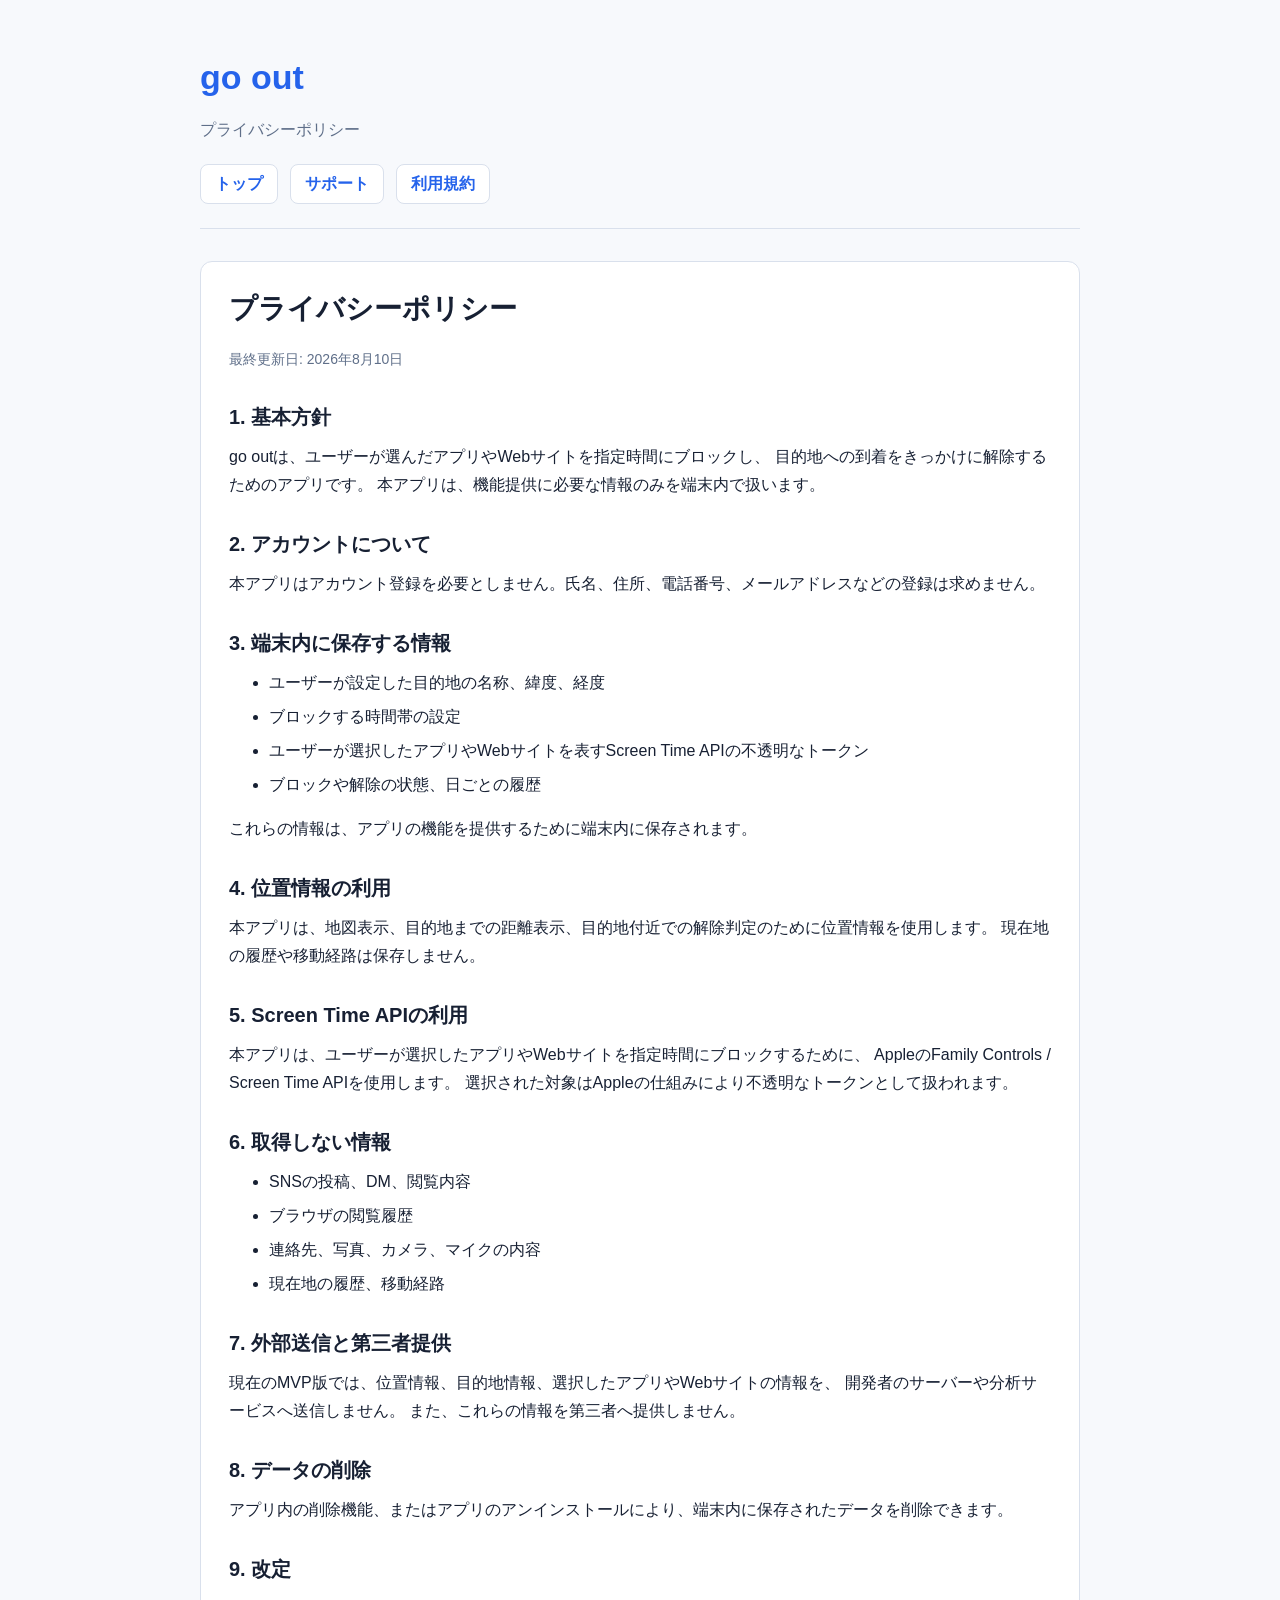
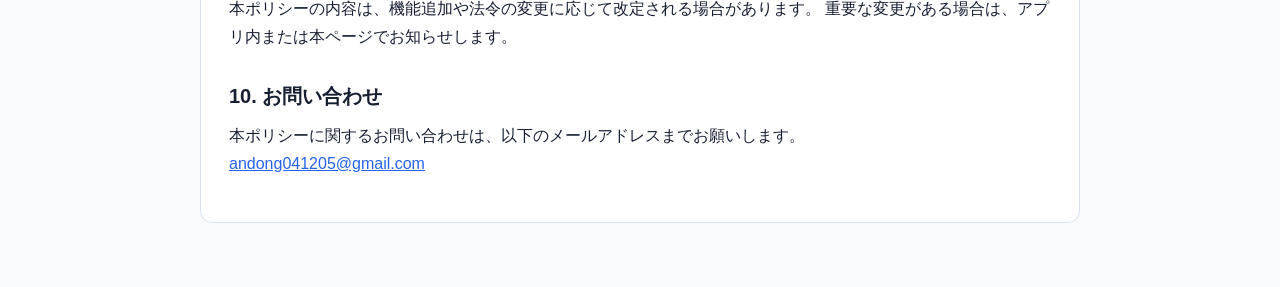
==== privacy.html @ 5a655b72 "Add files via upload" ====
<!doctype html>
<html lang="ja">
  <head>
    <meta charset="utf-8">
    <meta name="viewport" content="width=device-width, initial-scale=1">
    <title>プライバシーポリシー - go out</title>
    <link rel="stylesheet" href="styles.css">
  </head>
  <body>
    <div class="page">
      <header>
        <p class="brand">go out</p>
        <p class="lead">プライバシーポリシー</p>
        <nav aria-label="公開ページ">
          <a href="index.html">トップ</a>
          <a href="support.html">サポート</a>
          <a href="terms.html">利用規約</a>
        </nav>
      </header>

      <main>
        <h1>プライバシーポリシー</h1>
        <p class="updated">最終更新日: 2026年8月10日</p>

        <h2>1. 基本方針</h2>
        <p>
          go outは、ユーザーが選んだアプリやWebサイトを指定時間にブロックし、
          目的地への到着をきっかけに解除するためのアプリです。
          本アプリは、機能提供に必要な情報のみを端末内で扱います。
        </p>

        <h2>2. アカウントについて</h2>
        <p>
          本アプリはアカウント登録を必要としません。氏名、住所、電話番号、メールアドレスなどの登録は求めません。
        </p>

        <h2>3. 端末内に保存する情報</h2>
        <ul>
          <li>ユーザーが設定した目的地の名称、緯度、経度</li>
          <li>ブロックする時間帯の設定</li>
          <li>ユーザーが選択したアプリやWebサイトを表すScreen Time APIの不透明なトークン</li>
          <li>ブロックや解除の状態、日ごとの履歴</li>
        </ul>
        <p>
          これらの情報は、アプリの機能を提供するために端末内に保存されます。
        </p>

        <h2>4. 位置情報の利用</h2>
        <p>
          本アプリは、地図表示、目的地までの距離表示、目的地付近での解除判定のために位置情報を使用します。
          現在地の履歴や移動経路は保存しません。
        </p>

        <h2>5. Screen Time APIの利用</h2>
        <p>
          本アプリは、ユーザーが選択したアプリやWebサイトを指定時間にブロックするために、
          AppleのFamily Controls / Screen Time APIを使用します。
          選択された対象はAppleの仕組みにより不透明なトークンとして扱われます。
        </p>

        <h2>6. 取得しない情報</h2>
        <ul>
          <li>SNSの投稿、DM、閲覧内容</li>
          <li>ブラウザの閲覧履歴</li>
          <li>連絡先、写真、カメラ、マイクの内容</li>
          <li>現在地の履歴、移動経路</li>
        </ul>

        <h2>7. 外部送信と第三者提供</h2>
        <p>
          現在のMVP版では、位置情報、目的地情報、選択したアプリやWebサイトの情報を、
          開発者のサーバーや分析サービスへ送信しません。
          また、これらの情報を第三者へ提供しません。
        </p>

        <h2>8. データの削除</h2>
        <p>
          アプリ内の削除機能、またはアプリのアンインストールにより、端末内に保存されたデータを削除できます。
        </p>

        <h2>9. 改定</h2>
        <p>
          本ポリシーの内容は、機能追加や法令の変更に応じて改定される場合があります。
          重要な変更がある場合は、アプリ内または本ページでお知らせします。
        </p>

        <h2>10. お問い合わせ</h2>
        <p>
          本ポリシーに関するお問い合わせは、以下のメールアドレスまでお願いします。
          <br>
          <a href="mailto:andong041205@gmail.com">andong041205@gmail.com</a>
        </p>
      </main>
    </div>
  </body>
</html>
---- styles.css ----
:root {
  color-scheme: light;
  --bg: #f7f9fc;
  --text: #172033;
  --muted: #5f6f89;
  --line: #d9e0ec;
  --primary: #2563eb;
  --card: #ffffff;
}

* {
  box-sizing: border-box;
}

body {
  margin: 0;
  background: var(--bg);
  color: var(--text);
  font-family: -apple-system, BlinkMacSystemFont, "Helvetica Neue", Arial, sans-serif;
  line-height: 1.75;
}

.page {
  width: min(880px, calc(100% - 32px));
  margin: 0 auto;
  padding: 48px 0 64px;
}

header {
  padding-bottom: 24px;
  border-bottom: 1px solid var(--line);
  margin-bottom: 32px;
}

.brand {
  color: var(--primary);
  font-size: 34px;
  font-weight: 800;
  letter-spacing: 0;
  margin: 0 0 8px;
}

.lead {
  margin: 0;
  color: var(--muted);
}

nav {
  display: flex;
  gap: 12px;
  flex-wrap: wrap;
  margin-top: 20px;
}

a {
  color: var(--primary);
}

nav a {
  display: inline-flex;
  align-items: center;
  min-height: 40px;
  padding: 0 14px;
  border: 1px solid var(--line);
  border-radius: 8px;
  background: var(--card);
  text-decoration: none;
  font-weight: 600;
}

main {
  background: var(--card);
  border: 1px solid var(--line);
  border-radius: 12px;
  padding: 28px;
}

h1,
h2 {
  line-height: 1.35;
  letter-spacing: 0;
}

h1 {
  font-size: 28px;
  margin: 0 0 20px;
}

h2 {
  font-size: 20px;
  margin: 32px 0 12px;
}

p,
ul {
  margin: 0 0 16px;
}

li + li {
  margin-top: 6px;
}

.updated {
  color: var(--muted);
  font-size: 14px;
}

footer {
  color: var(--muted);
  font-size: 14px;
  margin-top: 28px;
}

@media (max-width: 640px) {
  .page {
    width: min(100% - 24px, 880px);
    padding-top: 28px;
  }

  main {
    padding: 20px;
  }

  .brand {
    font-size: 30px;
  }
}
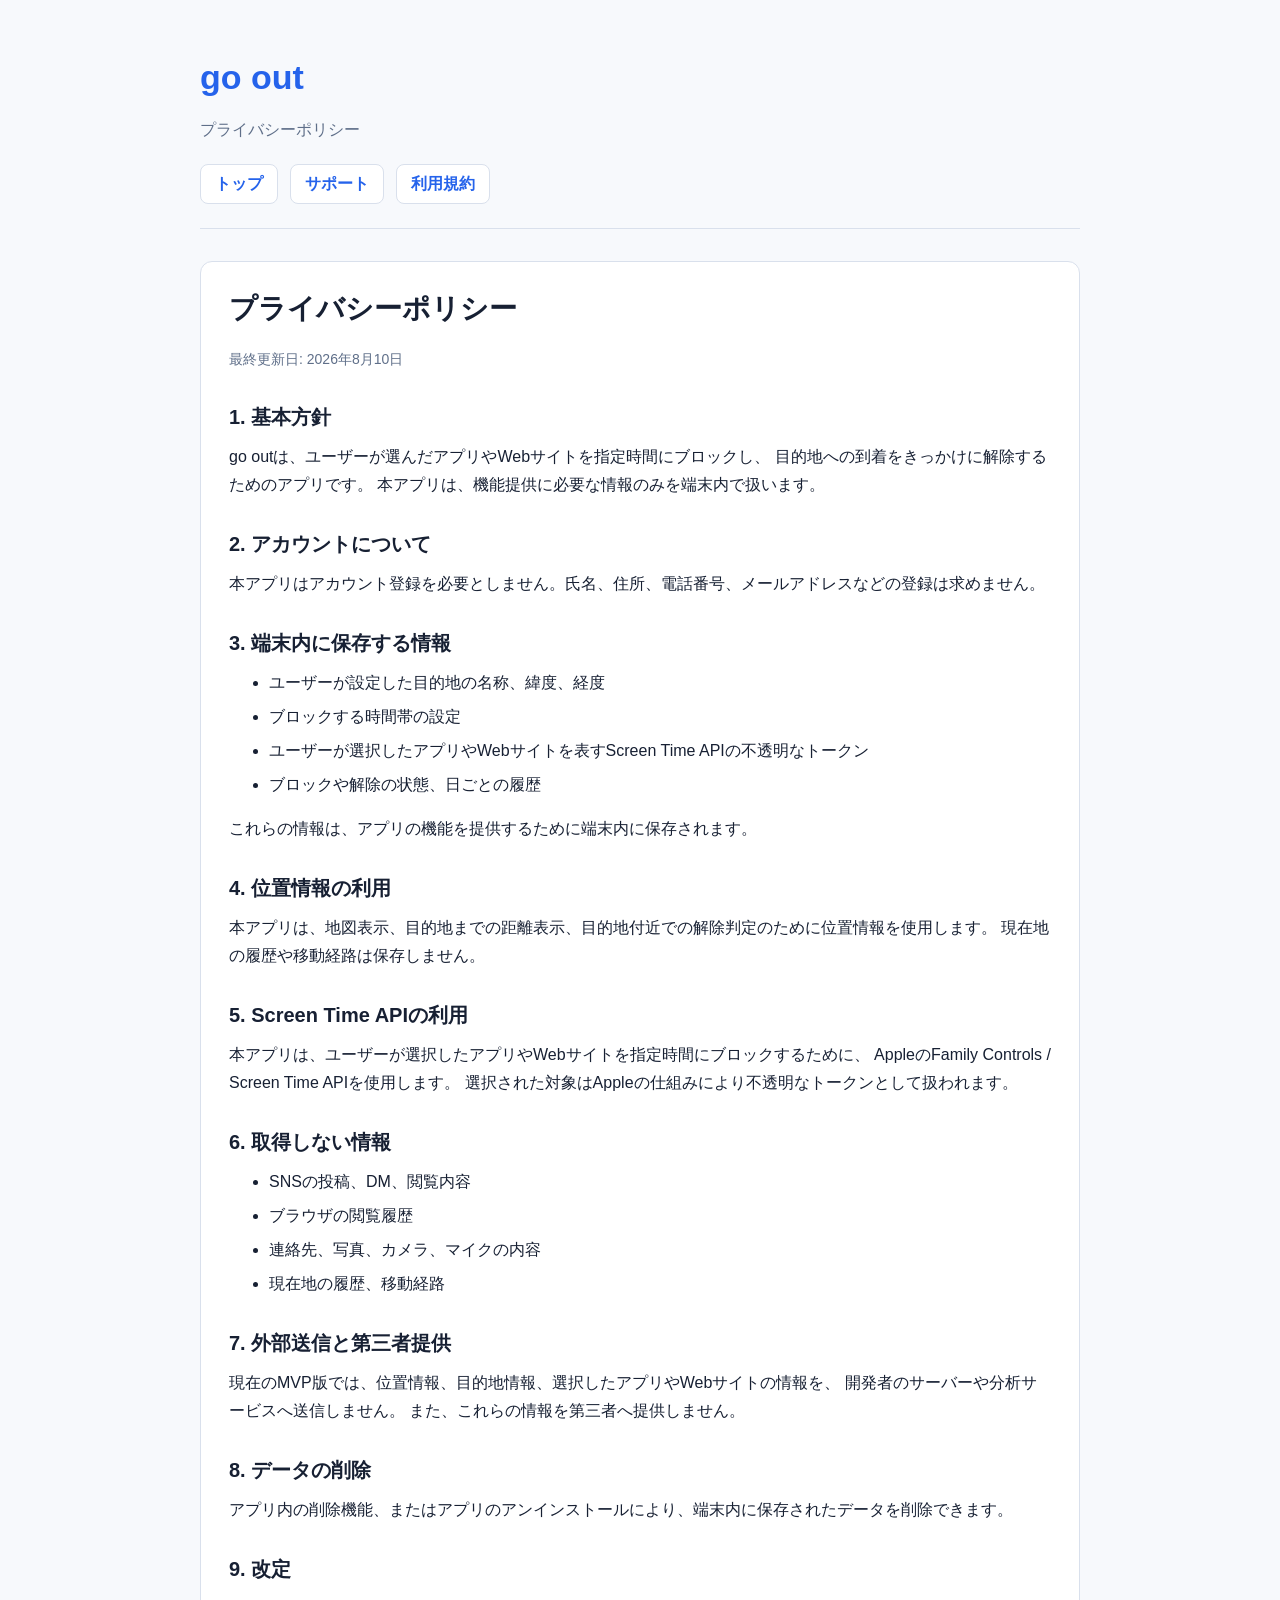
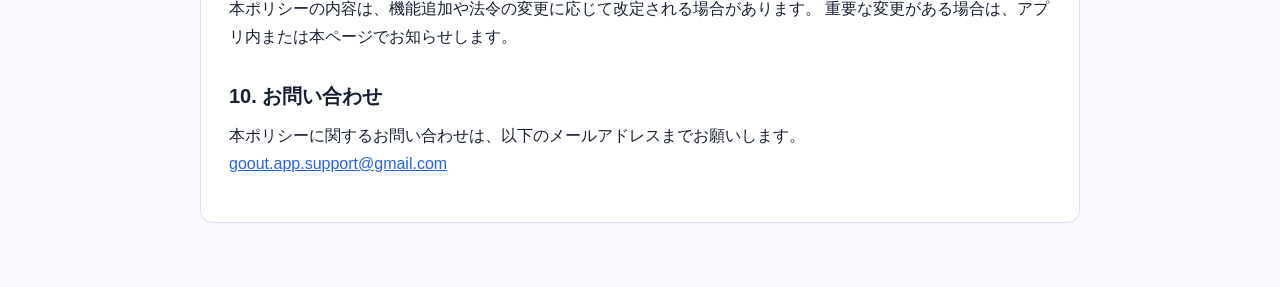
==== commit 8e29033c: "Add files via upload" ====
--- a/privacy.html
+++ b/privacy.html
@@ -88,7 +88,7 @@
         <p>
           本ポリシーに関するお問い合わせは、以下のメールアドレスまでお願いします。
           <br>
-          <a href="mailto:andong041205@gmail.com">andong041205@gmail.com</a>
+          <a href="mailto:goout.app.support@gmail.com">goout.app.support@gmail.com</a>
         </p>
       </main>
     </div>
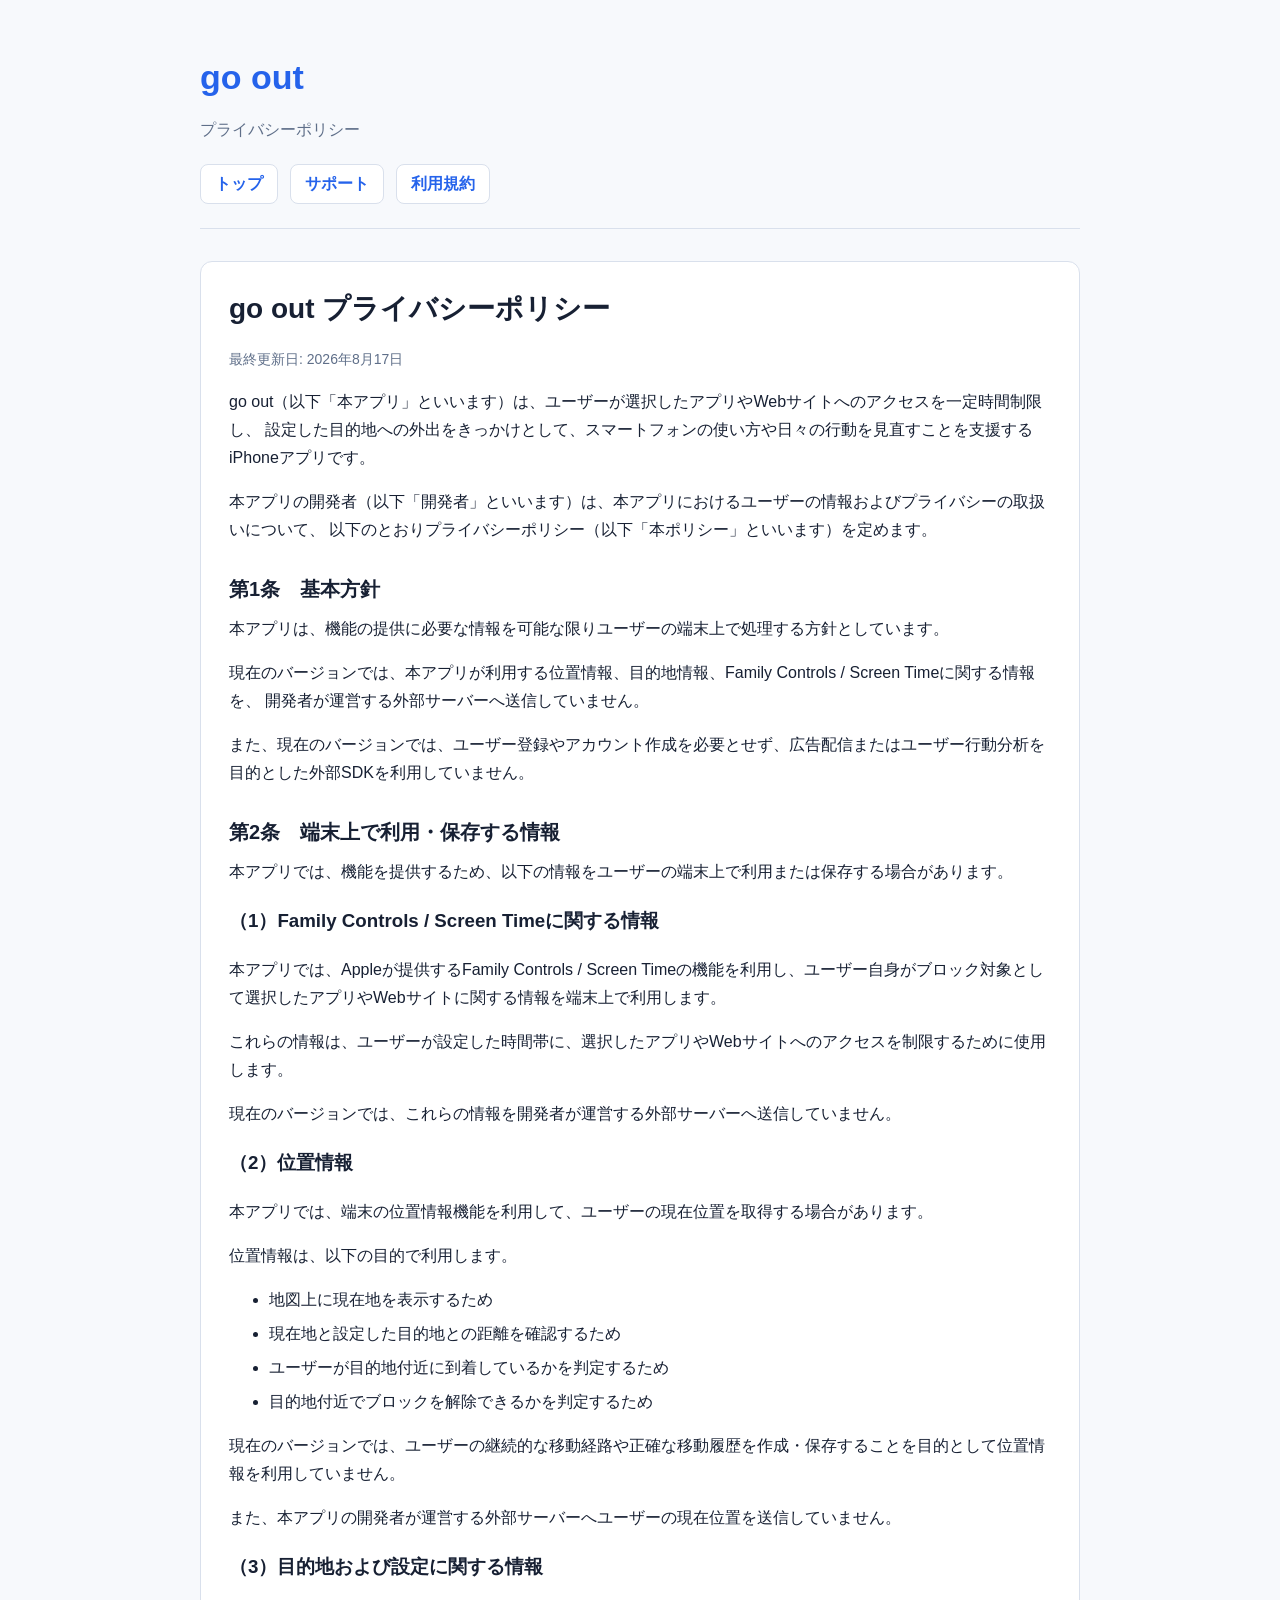
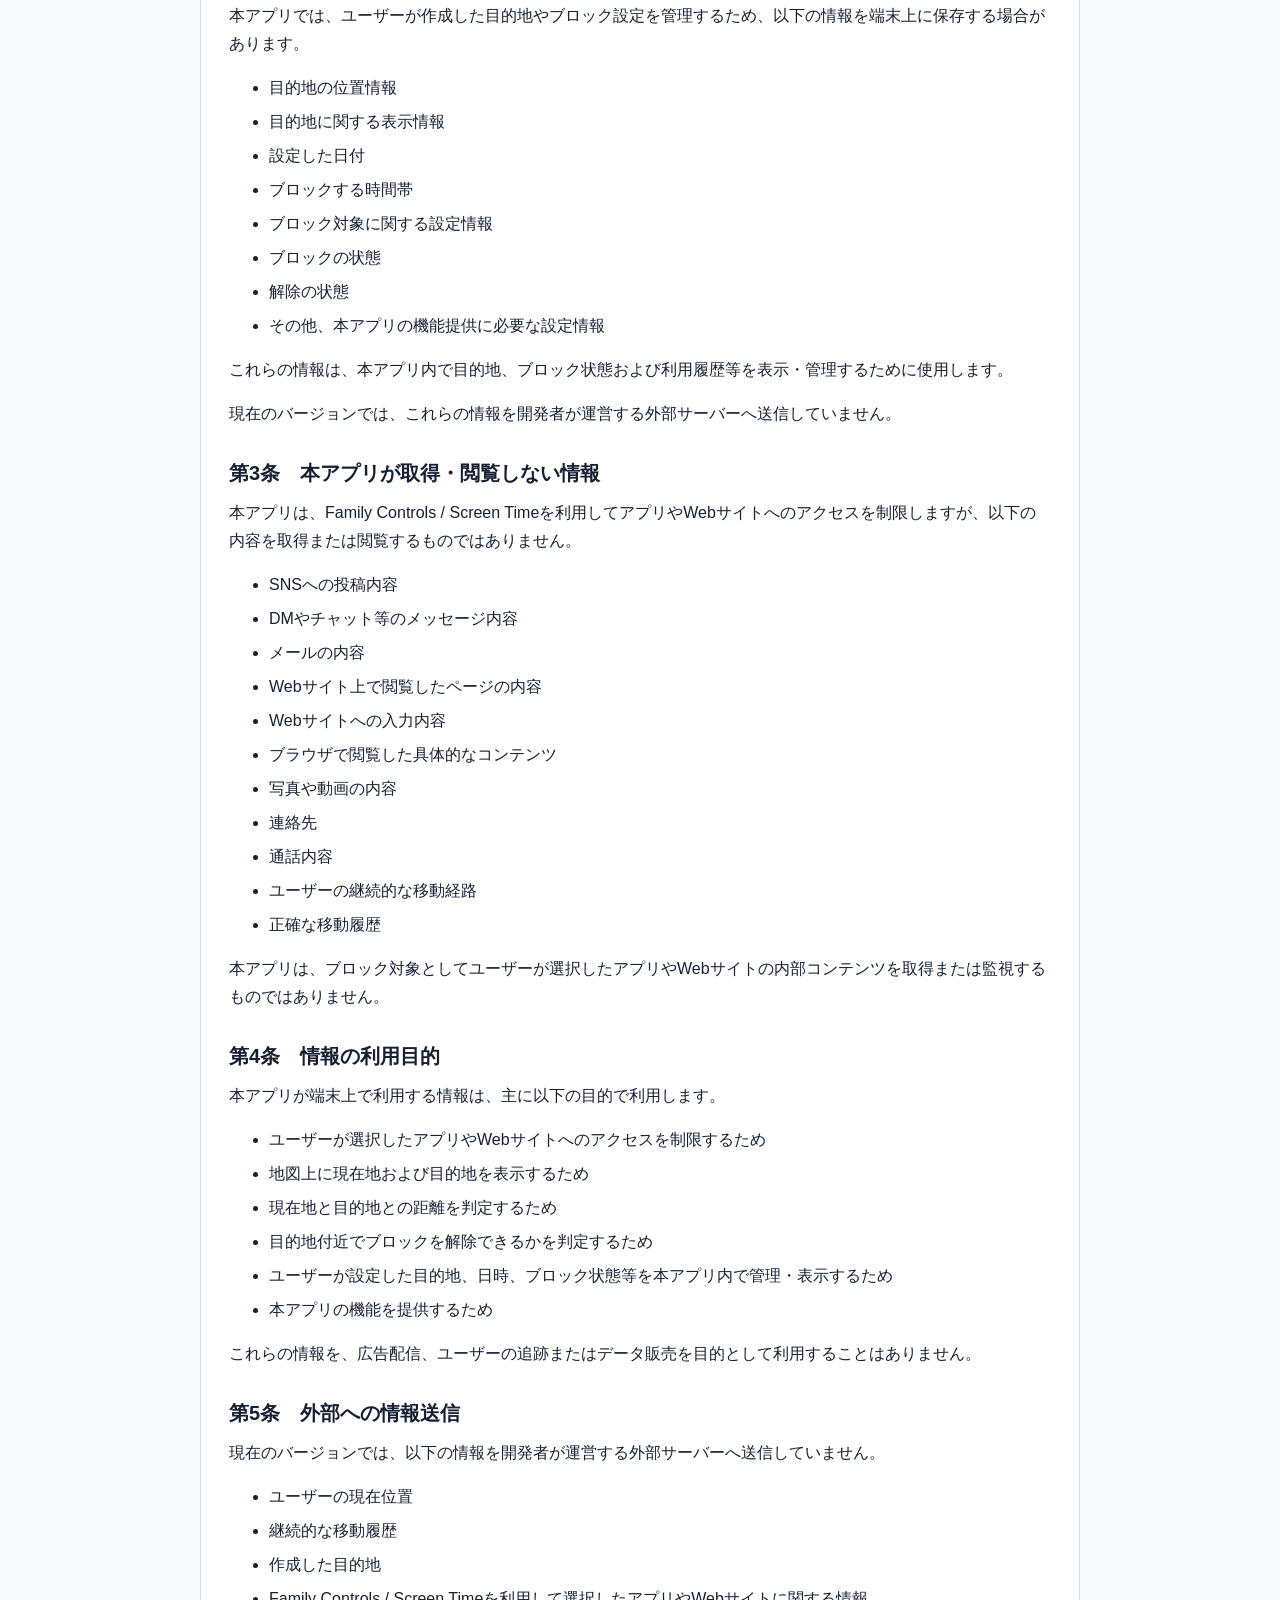
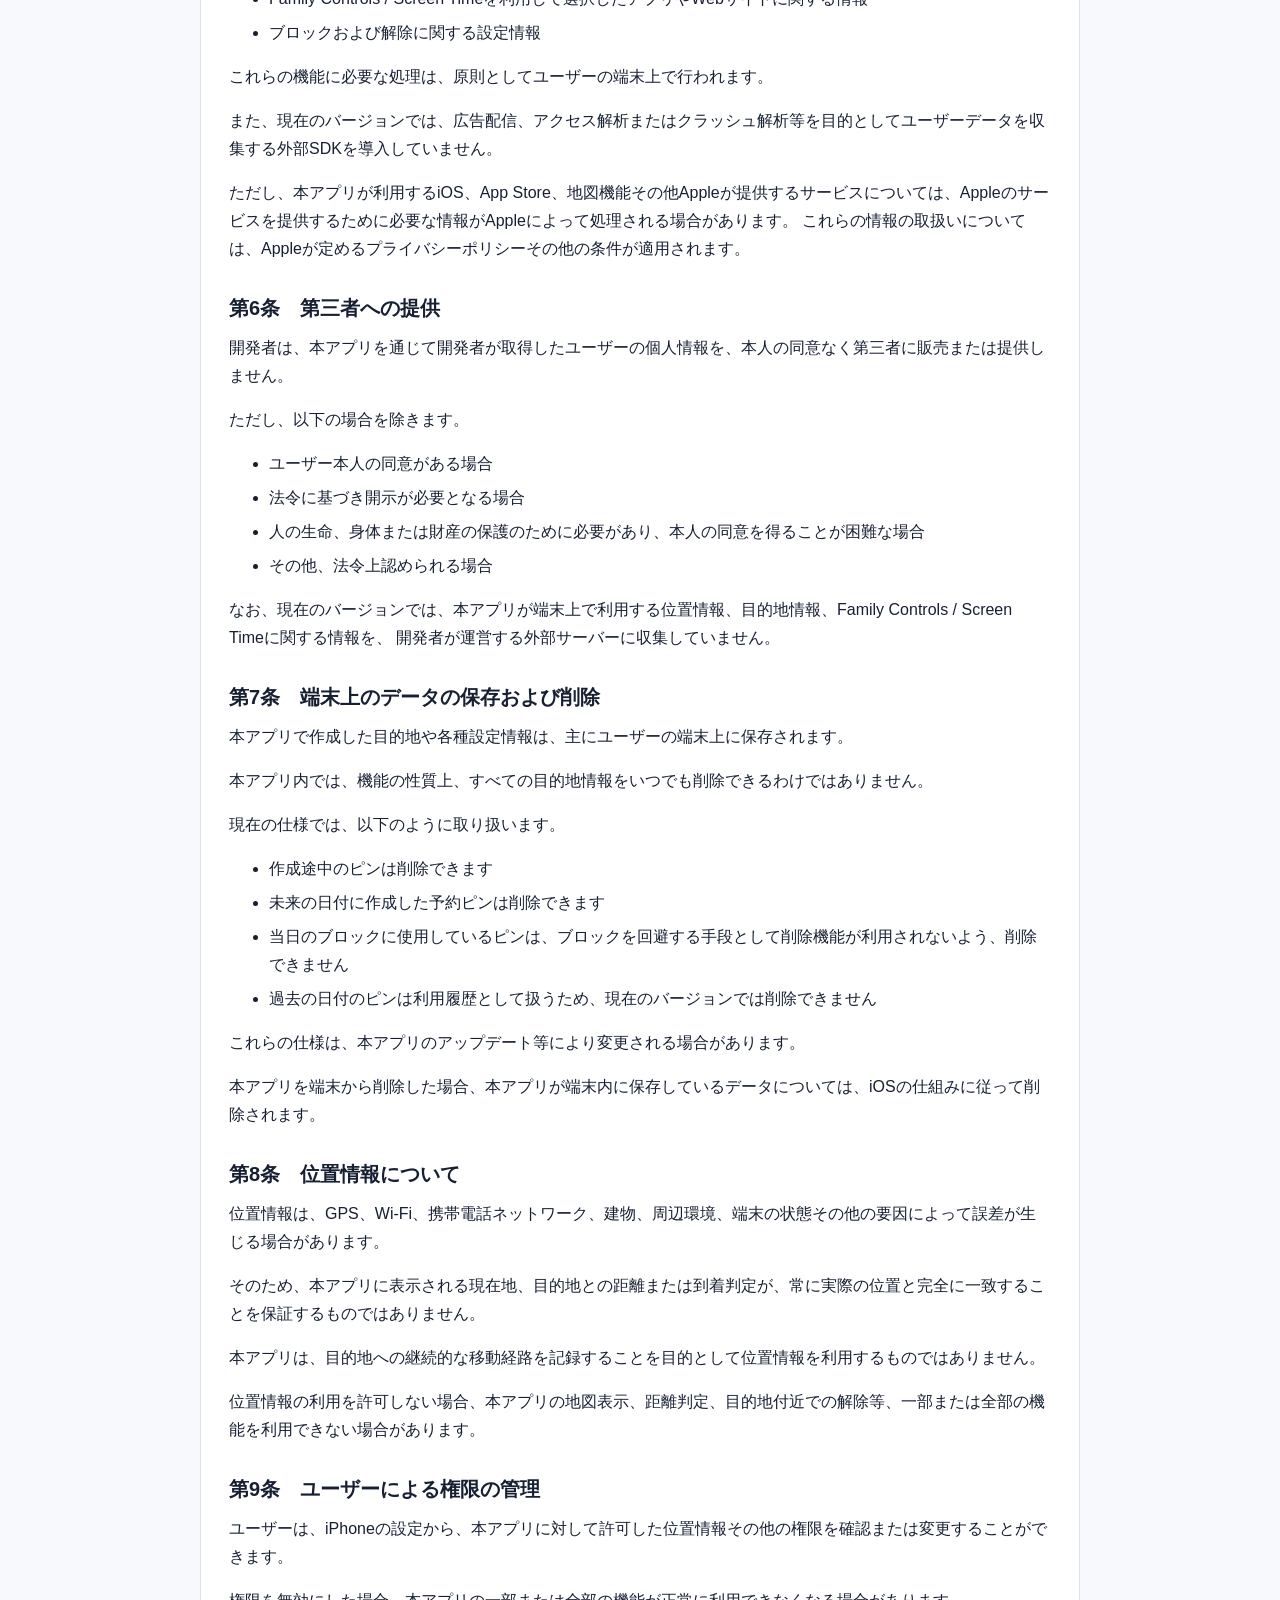
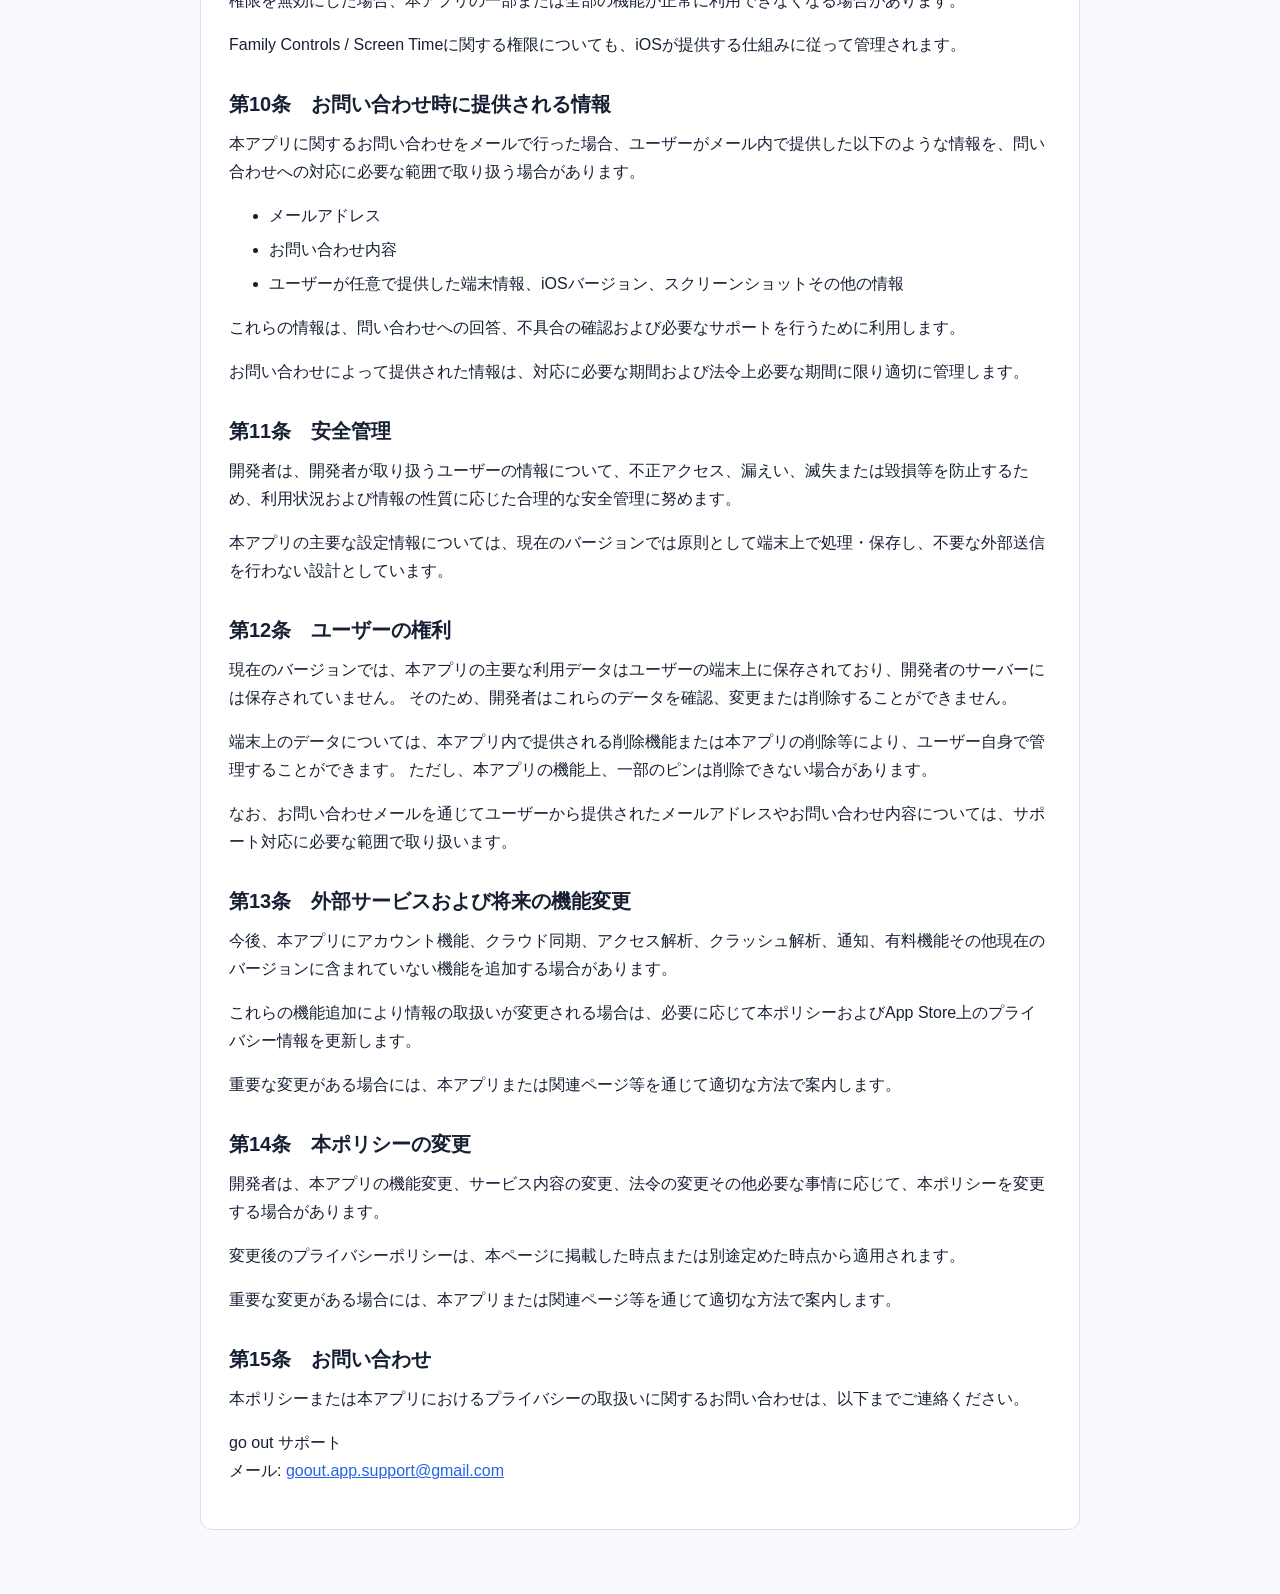
==== commit e84e402f: "Add files via upload" ====
--- a/privacy.html
+++ b/privacy.html
@@ -19,76 +19,278 @@
       </header>
 
       <main>
-        <h1>プライバシーポリシー</h1>
-        <p class="updated">最終更新日: 2026年8月10日</p>
-
-        <h2>1. 基本方針</h2>
-        <p>
-          go outは、ユーザーが選んだアプリやWebサイトを指定時間にブロックし、
-          目的地への到着をきっかけに解除するためのアプリです。
-          本アプリは、機能提供に必要な情報のみを端末内で扱います。
-        </p>
-
-        <h2>2. アカウントについて</h2>
-        <p>
-          本アプリはアカウント登録を必要としません。氏名、住所、電話番号、メールアドレスなどの登録は求めません。
-        </p>
-
-        <h2>3. 端末内に保存する情報</h2>
-        <ul>
-          <li>ユーザーが設定した目的地の名称、緯度、経度</li>
-          <li>ブロックする時間帯の設定</li>
-          <li>ユーザーが選択したアプリやWebサイトを表すScreen Time APIの不透明なトークン</li>
-          <li>ブロックや解除の状態、日ごとの履歴</li>
-        </ul>
-        <p>
-          これらの情報は、アプリの機能を提供するために端末内に保存されます。
-        </p>
-
-        <h2>4. 位置情報の利用</h2>
-        <p>
-          本アプリは、地図表示、目的地までの距離表示、目的地付近での解除判定のために位置情報を使用します。
-          現在地の履歴や移動経路は保存しません。
-        </p>
-
-        <h2>5. Screen Time APIの利用</h2>
-        <p>
-          本アプリは、ユーザーが選択したアプリやWebサイトを指定時間にブロックするために、
-          AppleのFamily Controls / Screen Time APIを使用します。
-          選択された対象はAppleの仕組みにより不透明なトークンとして扱われます。
-        </p>
-
-        <h2>6. 取得しない情報</h2>
-        <ul>
-          <li>SNSの投稿、DM、閲覧内容</li>
-          <li>ブラウザの閲覧履歴</li>
-          <li>連絡先、写真、カメラ、マイクの内容</li>
-          <li>現在地の履歴、移動経路</li>
-        </ul>
-
-        <h2>7. 外部送信と第三者提供</h2>
-        <p>
-          現在のMVP版では、位置情報、目的地情報、選択したアプリやWebサイトの情報を、
-          開発者のサーバーや分析サービスへ送信しません。
-          また、これらの情報を第三者へ提供しません。
-        </p>
-
-        <h2>8. データの削除</h2>
-        <p>
-          アプリ内の削除機能、またはアプリのアンインストールにより、端末内に保存されたデータを削除できます。
-        </p>
-
-        <h2>9. 改定</h2>
-        <p>
-          本ポリシーの内容は、機能追加や法令の変更に応じて改定される場合があります。
-          重要な変更がある場合は、アプリ内または本ページでお知らせします。
-        </p>
-
-        <h2>10. お問い合わせ</h2>
-        <p>
-          本ポリシーに関するお問い合わせは、以下のメールアドレスまでお願いします。
-          <br>
-          <a href="mailto:goout.app.support@gmail.com">goout.app.support@gmail.com</a>
+        <h1>go out プライバシーポリシー</h1>
+        <p class="updated">最終更新日: 2026年8月17日</p>
+
+        <p>
+          go out（以下「本アプリ」といいます）は、ユーザーが選択したアプリやWebサイトへのアクセスを一定時間制限し、
+          設定した目的地への外出をきっかけとして、スマートフォンの使い方や日々の行動を見直すことを支援するiPhoneアプリです。
+        </p>
+        <p>
+          本アプリの開発者（以下「開発者」といいます）は、本アプリにおけるユーザーの情報およびプライバシーの取扱いについて、
+          以下のとおりプライバシーポリシー（以下「本ポリシー」といいます）を定めます。
+        </p>
+
+        <h2>第1条　基本方針</h2>
+        <p>
+          本アプリは、機能の提供に必要な情報を可能な限りユーザーの端末上で処理する方針としています。
+        </p>
+        <p>
+          現在のバージョンでは、本アプリが利用する位置情報、目的地情報、Family Controls / Screen Timeに関する情報を、
+          開発者が運営する外部サーバーへ送信していません。
+        </p>
+        <p>
+          また、現在のバージョンでは、ユーザー登録やアカウント作成を必要とせず、広告配信またはユーザー行動分析を目的とした外部SDKを利用していません。
+        </p>
+
+        <h2>第2条　端末上で利用・保存する情報</h2>
+        <p>
+          本アプリでは、機能を提供するため、以下の情報をユーザーの端末上で利用または保存する場合があります。
+        </p>
+
+        <h3>（1）Family Controls / Screen Timeに関する情報</h3>
+        <p>
+          本アプリでは、Appleが提供するFamily Controls / Screen Timeの機能を利用し、ユーザー自身がブロック対象として選択したアプリやWebサイトに関する情報を端末上で利用します。
+        </p>
+        <p>
+          これらの情報は、ユーザーが設定した時間帯に、選択したアプリやWebサイトへのアクセスを制限するために使用します。
+        </p>
+        <p>
+          現在のバージョンでは、これらの情報を開発者が運営する外部サーバーへ送信していません。
+        </p>
+
+        <h3>（2）位置情報</h3>
+        <p>
+          本アプリでは、端末の位置情報機能を利用して、ユーザーの現在位置を取得する場合があります。
+        </p>
+        <p>
+          位置情報は、以下の目的で利用します。
+        </p>
+        <ul>
+          <li>地図上に現在地を表示するため</li>
+          <li>現在地と設定した目的地との距離を確認するため</li>
+          <li>ユーザーが目的地付近に到着しているかを判定するため</li>
+          <li>目的地付近でブロックを解除できるかを判定するため</li>
+        </ul>
+        <p>
+          現在のバージョンでは、ユーザーの継続的な移動経路や正確な移動履歴を作成・保存することを目的として位置情報を利用していません。
+        </p>
+        <p>
+          また、本アプリの開発者が運営する外部サーバーへユーザーの現在位置を送信していません。
+        </p>
+
+        <h3>（3）目的地および設定に関する情報</h3>
+        <p>
+          本アプリでは、ユーザーが作成した目的地やブロック設定を管理するため、以下の情報を端末上に保存する場合があります。
+        </p>
+        <ul>
+          <li>目的地の位置情報</li>
+          <li>目的地に関する表示情報</li>
+          <li>設定した日付</li>
+          <li>ブロックする時間帯</li>
+          <li>ブロック対象に関する設定情報</li>
+          <li>ブロックの状態</li>
+          <li>解除の状態</li>
+          <li>その他、本アプリの機能提供に必要な設定情報</li>
+        </ul>
+        <p>
+          これらの情報は、本アプリ内で目的地、ブロック状態および利用履歴等を表示・管理するために使用します。
+        </p>
+        <p>
+          現在のバージョンでは、これらの情報を開発者が運営する外部サーバーへ送信していません。
+        </p>
+
+        <h2>第3条　本アプリが取得・閲覧しない情報</h2>
+        <p>
+          本アプリは、Family Controls / Screen Timeを利用してアプリやWebサイトへのアクセスを制限しますが、以下の内容を取得または閲覧するものではありません。
+        </p>
+        <ul>
+          <li>SNSへの投稿内容</li>
+          <li>DMやチャット等のメッセージ内容</li>
+          <li>メールの内容</li>
+          <li>Webサイト上で閲覧したページの内容</li>
+          <li>Webサイトへの入力内容</li>
+          <li>ブラウザで閲覧した具体的なコンテンツ</li>
+          <li>写真や動画の内容</li>
+          <li>連絡先</li>
+          <li>通話内容</li>
+          <li>ユーザーの継続的な移動経路</li>
+          <li>正確な移動履歴</li>
+        </ul>
+        <p>
+          本アプリは、ブロック対象としてユーザーが選択したアプリやWebサイトの内部コンテンツを取得または監視するものではありません。
+        </p>
+
+        <h2>第4条　情報の利用目的</h2>
+        <p>
+          本アプリが端末上で利用する情報は、主に以下の目的で利用します。
+        </p>
+        <ul>
+          <li>ユーザーが選択したアプリやWebサイトへのアクセスを制限するため</li>
+          <li>地図上に現在地および目的地を表示するため</li>
+          <li>現在地と目的地との距離を判定するため</li>
+          <li>目的地付近でブロックを解除できるかを判定するため</li>
+          <li>ユーザーが設定した目的地、日時、ブロック状態等を本アプリ内で管理・表示するため</li>
+          <li>本アプリの機能を提供するため</li>
+        </ul>
+        <p>
+          これらの情報を、広告配信、ユーザーの追跡またはデータ販売を目的として利用することはありません。
+        </p>
+
+        <h2>第5条　外部への情報送信</h2>
+        <p>
+          現在のバージョンでは、以下の情報を開発者が運営する外部サーバーへ送信していません。
+        </p>
+        <ul>
+          <li>ユーザーの現在位置</li>
+          <li>継続的な移動履歴</li>
+          <li>作成した目的地</li>
+          <li>Family Controls / Screen Timeを利用して選択したアプリやWebサイトに関する情報</li>
+          <li>ブロックおよび解除に関する設定情報</li>
+        </ul>
+        <p>
+          これらの機能に必要な処理は、原則としてユーザーの端末上で行われます。
+        </p>
+        <p>
+          また、現在のバージョンでは、広告配信、アクセス解析またはクラッシュ解析等を目的としてユーザーデータを収集する外部SDKを導入していません。
+        </p>
+        <p>
+          ただし、本アプリが利用するiOS、App Store、地図機能その他Appleが提供するサービスについては、Appleのサービスを提供するために必要な情報がAppleによって処理される場合があります。
+          これらの情報の取扱いについては、Appleが定めるプライバシーポリシーその他の条件が適用されます。
+        </p>
+
+        <h2>第6条　第三者への提供</h2>
+        <p>
+          開発者は、本アプリを通じて開発者が取得したユーザーの個人情報を、本人の同意なく第三者に販売または提供しません。
+        </p>
+        <p>
+          ただし、以下の場合を除きます。
+        </p>
+        <ul>
+          <li>ユーザー本人の同意がある場合</li>
+          <li>法令に基づき開示が必要となる場合</li>
+          <li>人の生命、身体または財産の保護のために必要があり、本人の同意を得ることが困難な場合</li>
+          <li>その他、法令上認められる場合</li>
+        </ul>
+        <p>
+          なお、現在のバージョンでは、本アプリが端末上で利用する位置情報、目的地情報、Family Controls / Screen Timeに関する情報を、
+          開発者が運営する外部サーバーに収集していません。
+        </p>
+
+        <h2>第7条　端末上のデータの保存および削除</h2>
+        <p>
+          本アプリで作成した目的地や各種設定情報は、主にユーザーの端末上に保存されます。
+        </p>
+        <p>
+          本アプリ内では、機能の性質上、すべての目的地情報をいつでも削除できるわけではありません。
+        </p>
+        <p>
+          現在の仕様では、以下のように取り扱います。
+        </p>
+        <ul>
+          <li>作成途中のピンは削除できます</li>
+          <li>未来の日付に作成した予約ピンは削除できます</li>
+          <li>当日のブロックに使用しているピンは、ブロックを回避する手段として削除機能が利用されないよう、削除できません</li>
+          <li>過去の日付のピンは利用履歴として扱うため、現在のバージョンでは削除できません</li>
+        </ul>
+        <p>
+          これらの仕様は、本アプリのアップデート等により変更される場合があります。
+        </p>
+        <p>
+          本アプリを端末から削除した場合、本アプリが端末内に保存しているデータについては、iOSの仕組みに従って削除されます。
+        </p>
+
+        <h2>第8条　位置情報について</h2>
+        <p>
+          位置情報は、GPS、Wi-Fi、携帯電話ネットワーク、建物、周辺環境、端末の状態その他の要因によって誤差が生じる場合があります。
+        </p>
+        <p>
+          そのため、本アプリに表示される現在地、目的地との距離または到着判定が、常に実際の位置と完全に一致することを保証するものではありません。
+        </p>
+        <p>
+          本アプリは、目的地への継続的な移動経路を記録することを目的として位置情報を利用するものではありません。
+        </p>
+        <p>
+          位置情報の利用を許可しない場合、本アプリの地図表示、距離判定、目的地付近での解除等、一部または全部の機能を利用できない場合があります。
+        </p>
+
+        <h2>第9条　ユーザーによる権限の管理</h2>
+        <p>
+          ユーザーは、iPhoneの設定から、本アプリに対して許可した位置情報その他の権限を確認または変更することができます。
+        </p>
+        <p>
+          権限を無効にした場合、本アプリの一部または全部の機能が正常に利用できなくなる場合があります。
+        </p>
+        <p>
+          Family Controls / Screen Timeに関する権限についても、iOSが提供する仕組みに従って管理されます。
+        </p>
+
+        <h2>第10条　お問い合わせ時に提供される情報</h2>
+        <p>
+          本アプリに関するお問い合わせをメールで行った場合、ユーザーがメール内で提供した以下のような情報を、問い合わせへの対応に必要な範囲で取り扱う場合があります。
+        </p>
+        <ul>
+          <li>メールアドレス</li>
+          <li>お問い合わせ内容</li>
+          <li>ユーザーが任意で提供した端末情報、iOSバージョン、スクリーンショットその他の情報</li>
+        </ul>
+        <p>
+          これらの情報は、問い合わせへの回答、不具合の確認および必要なサポートを行うために利用します。
+        </p>
+        <p>
+          お問い合わせによって提供された情報は、対応に必要な期間および法令上必要な期間に限り適切に管理します。
+        </p>
+
+        <h2>第11条　安全管理</h2>
+        <p>
+          開発者は、開発者が取り扱うユーザーの情報について、不正アクセス、漏えい、滅失または毀損等を防止するため、利用状況および情報の性質に応じた合理的な安全管理に努めます。
+        </p>
+        <p>
+          本アプリの主要な設定情報については、現在のバージョンでは原則として端末上で処理・保存し、不要な外部送信を行わない設計としています。
+        </p>
+
+        <h2>第12条　ユーザーの権利</h2>
+        <p>
+          現在のバージョンでは、本アプリの主要な利用データはユーザーの端末上に保存されており、開発者のサーバーには保存されていません。
+          そのため、開発者はこれらのデータを確認、変更または削除することができません。
+        </p>
+        <p>
+          端末上のデータについては、本アプリ内で提供される削除機能または本アプリの削除等により、ユーザー自身で管理することができます。
+          ただし、本アプリの機能上、一部のピンは削除できない場合があります。
+        </p>
+        <p>
+          なお、お問い合わせメールを通じてユーザーから提供されたメールアドレスやお問い合わせ内容については、サポート対応に必要な範囲で取り扱います。
+        </p>
+
+        <h2>第13条　外部サービスおよび将来の機能変更</h2>
+        <p>
+          今後、本アプリにアカウント機能、クラウド同期、アクセス解析、クラッシュ解析、通知、有料機能その他現在のバージョンに含まれていない機能を追加する場合があります。
+        </p>
+        <p>
+          これらの機能追加により情報の取扱いが変更される場合は、必要に応じて本ポリシーおよびApp Store上のプライバシー情報を更新します。
+        </p>
+        <p>
+          重要な変更がある場合には、本アプリまたは関連ページ等を通じて適切な方法で案内します。
+        </p>
+
+        <h2>第14条　本ポリシーの変更</h2>
+        <p>
+          開発者は、本アプリの機能変更、サービス内容の変更、法令の変更その他必要な事情に応じて、本ポリシーを変更する場合があります。
+        </p>
+        <p>
+          変更後のプライバシーポリシーは、本ページに掲載した時点または別途定めた時点から適用されます。
+        </p>
+        <p>
+          重要な変更がある場合には、本アプリまたは関連ページ等を通じて適切な方法で案内します。
+        </p>
+
+        <h2>第15条　お問い合わせ</h2>
+        <p>
+          本ポリシーまたは本アプリにおけるプライバシーの取扱いに関するお問い合わせは、以下までご連絡ください。
+        </p>
+        <p>
+          go out サポート<br>
+          メール: <a href="mailto:goout.app.support@gmail.com">goout.app.support@gmail.com</a>
         </p>
       </main>
     </div>
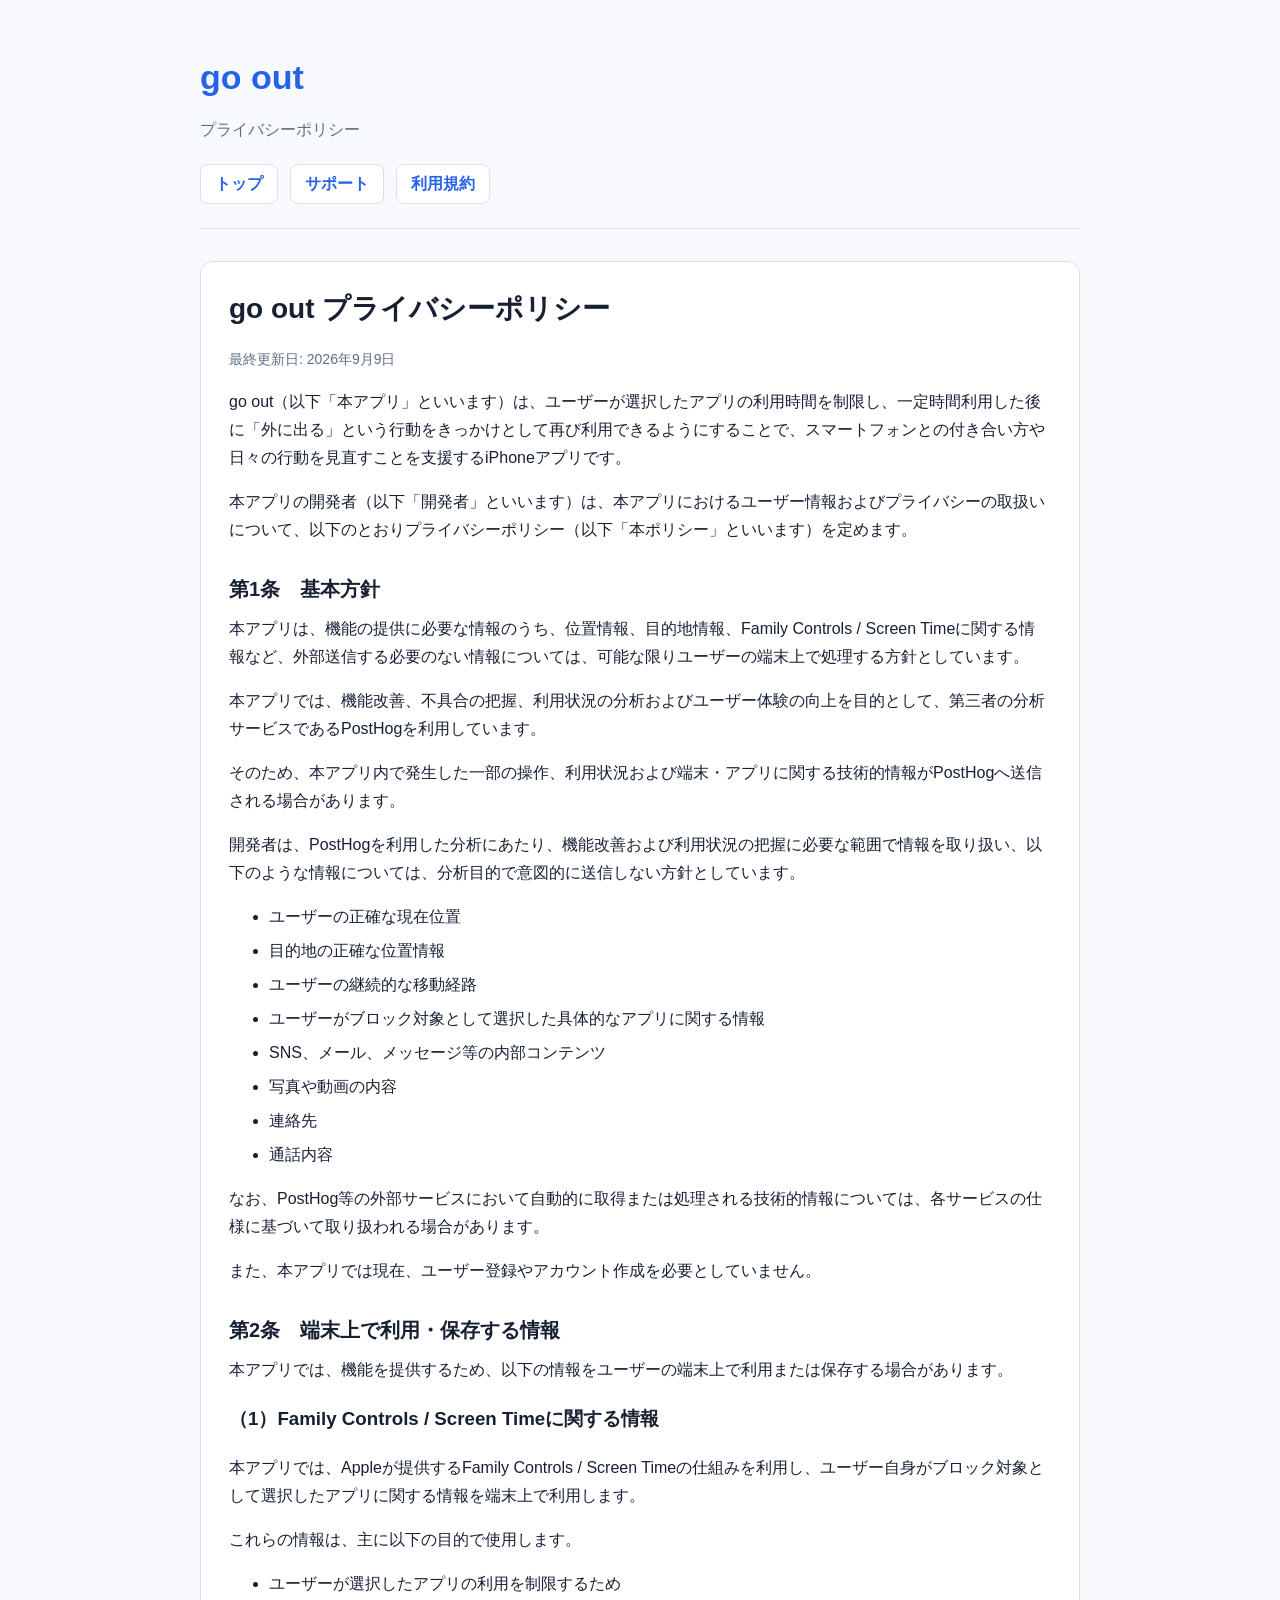
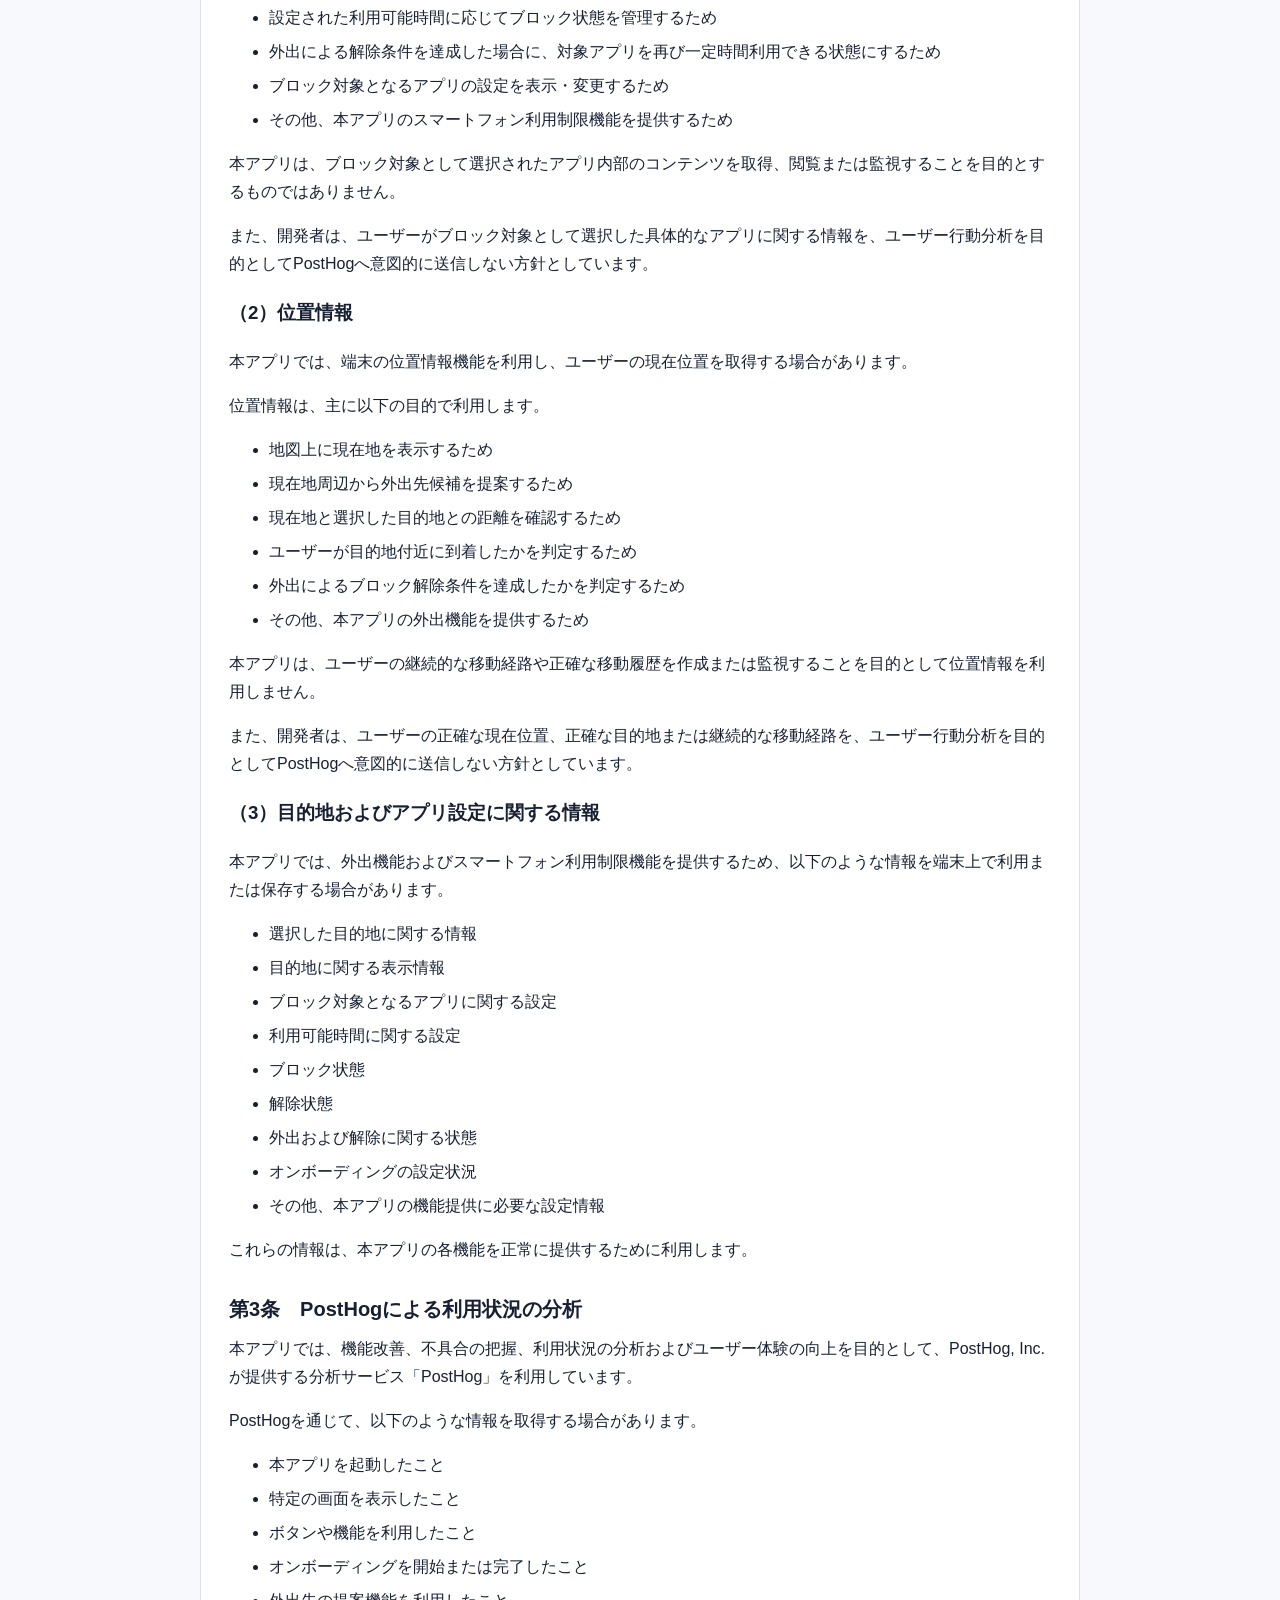
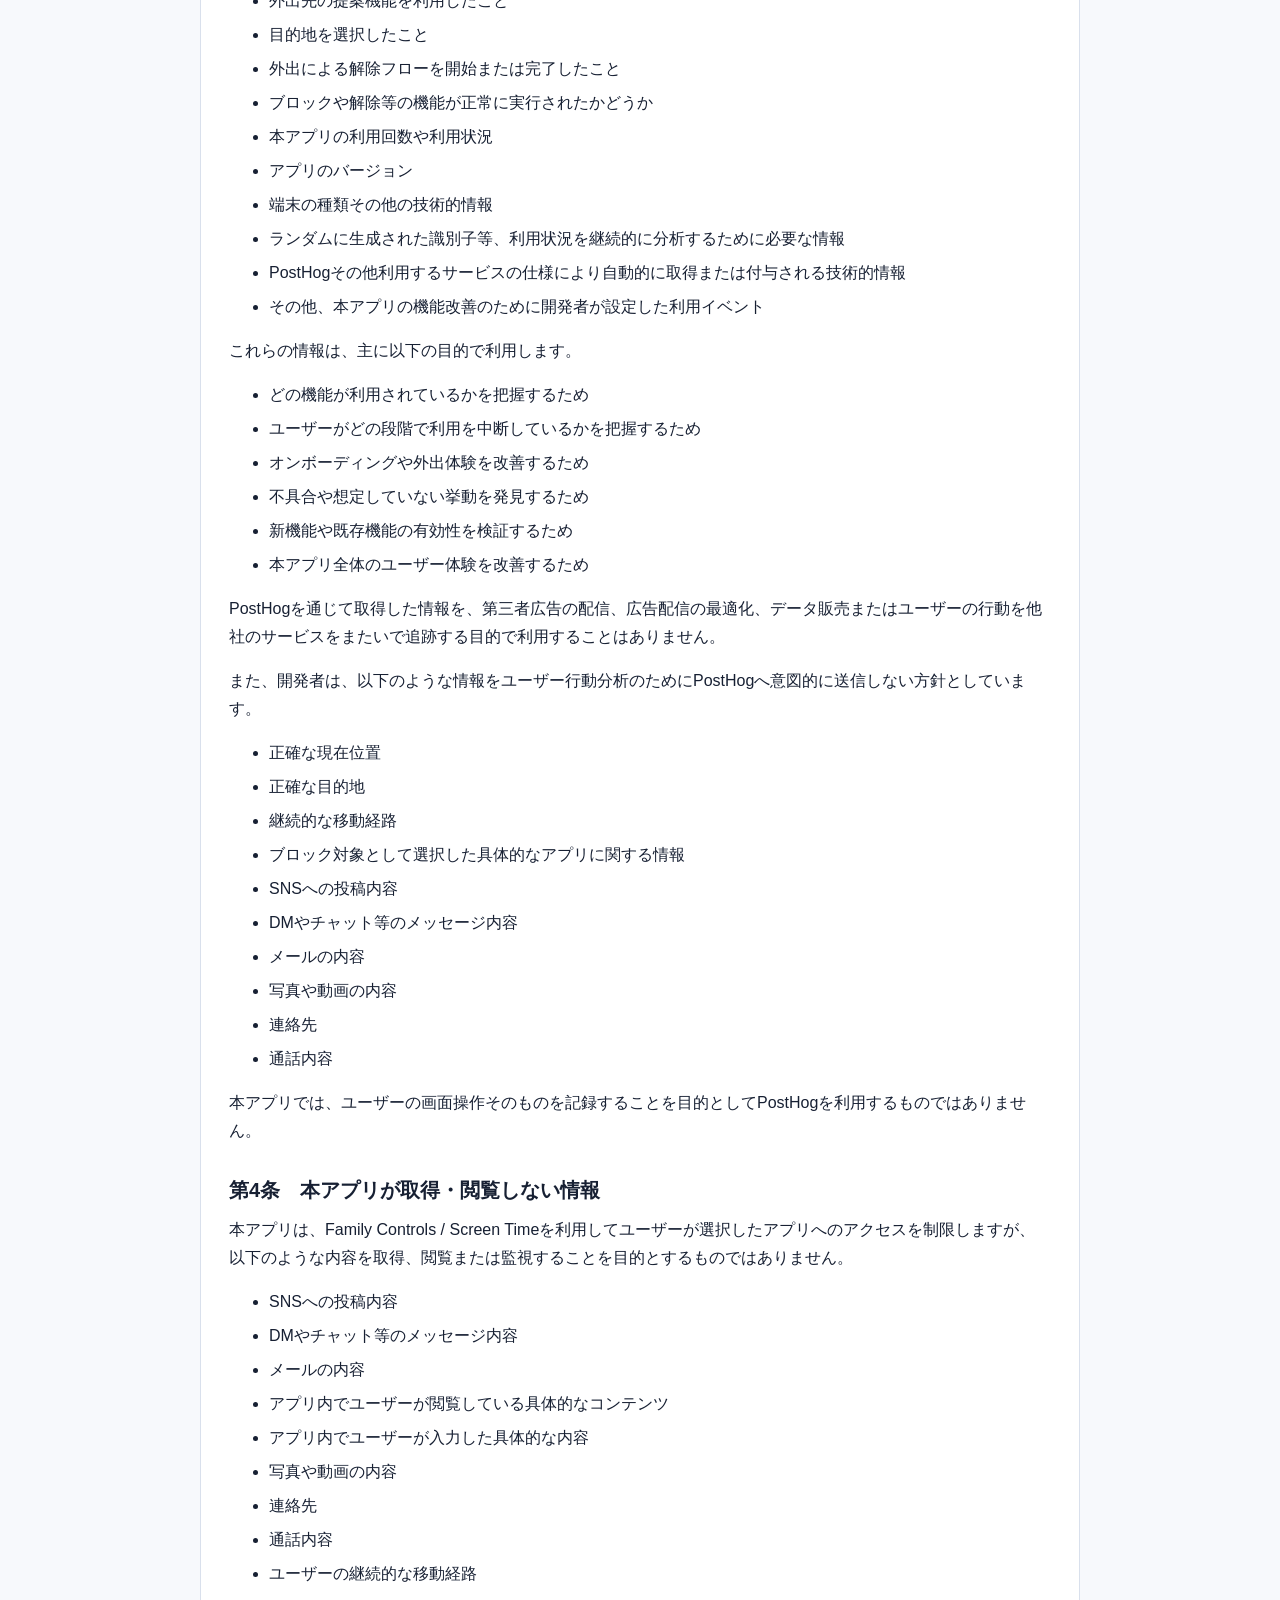
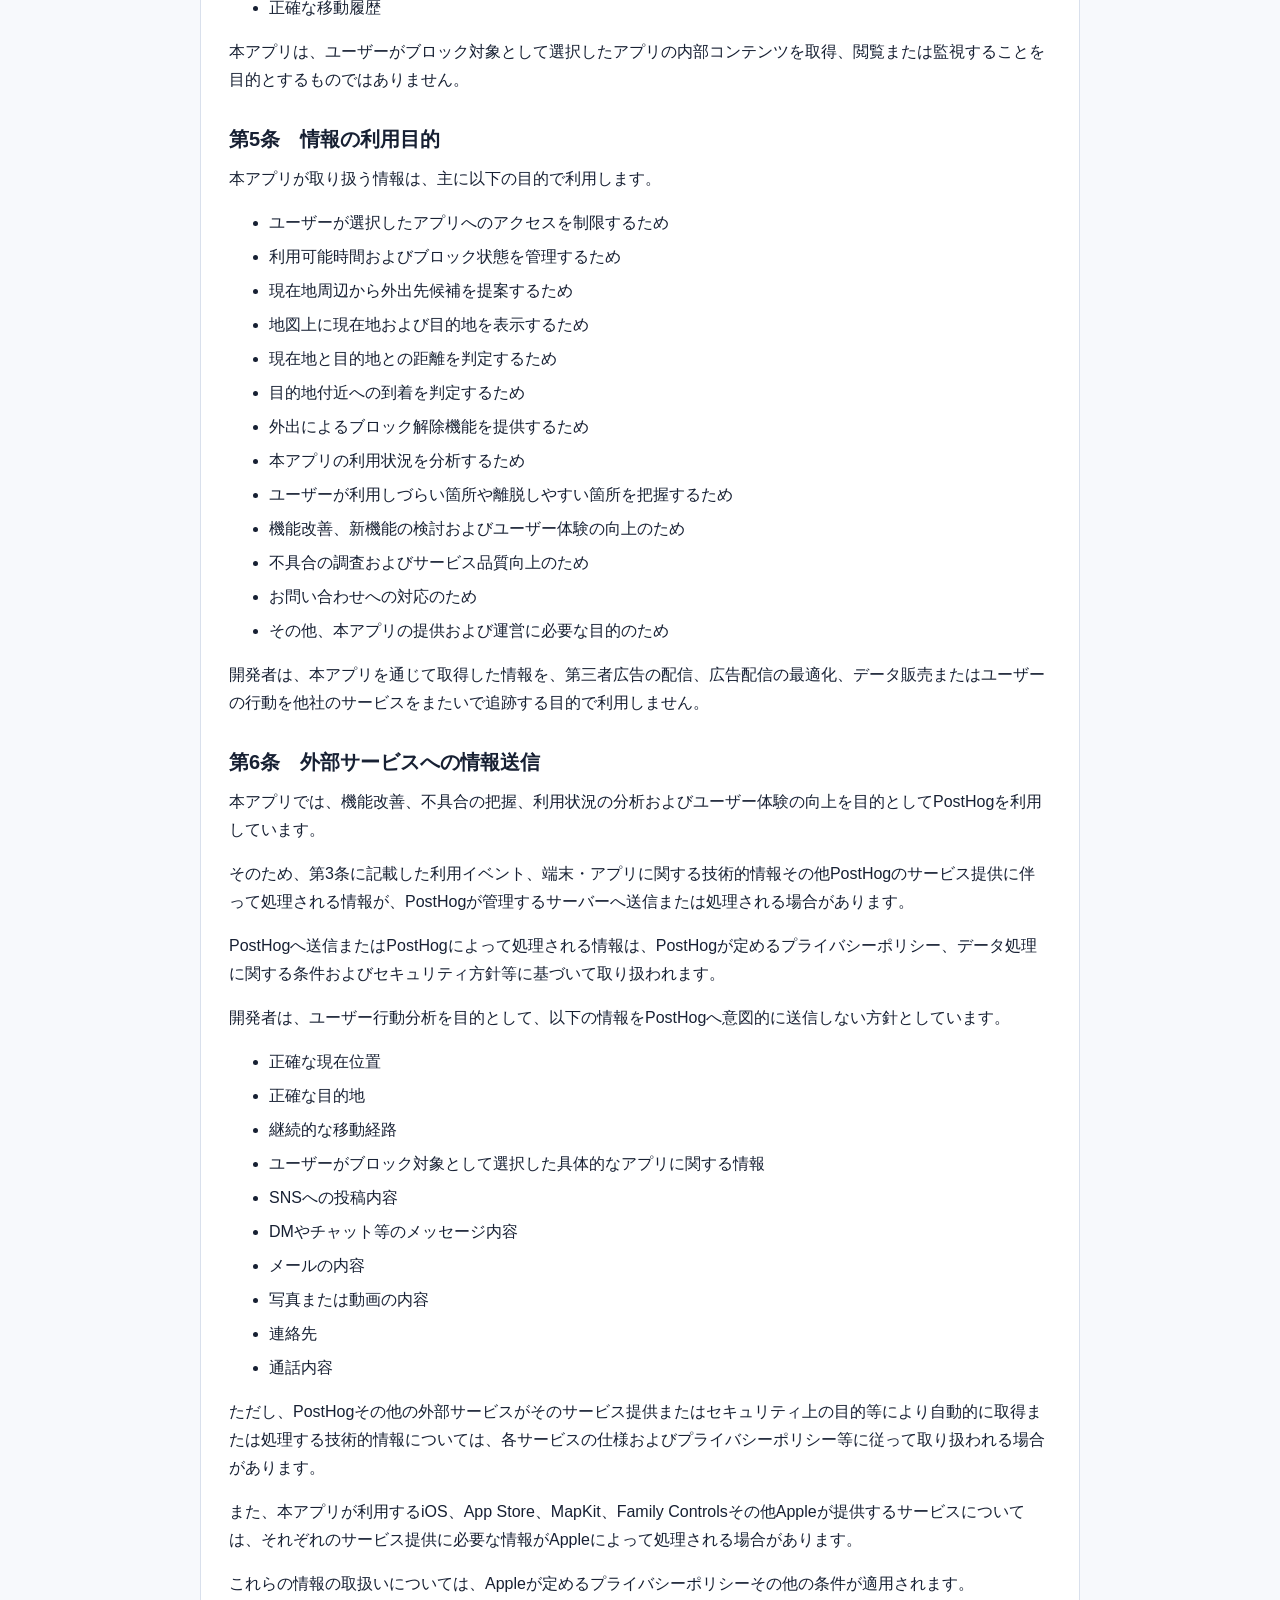
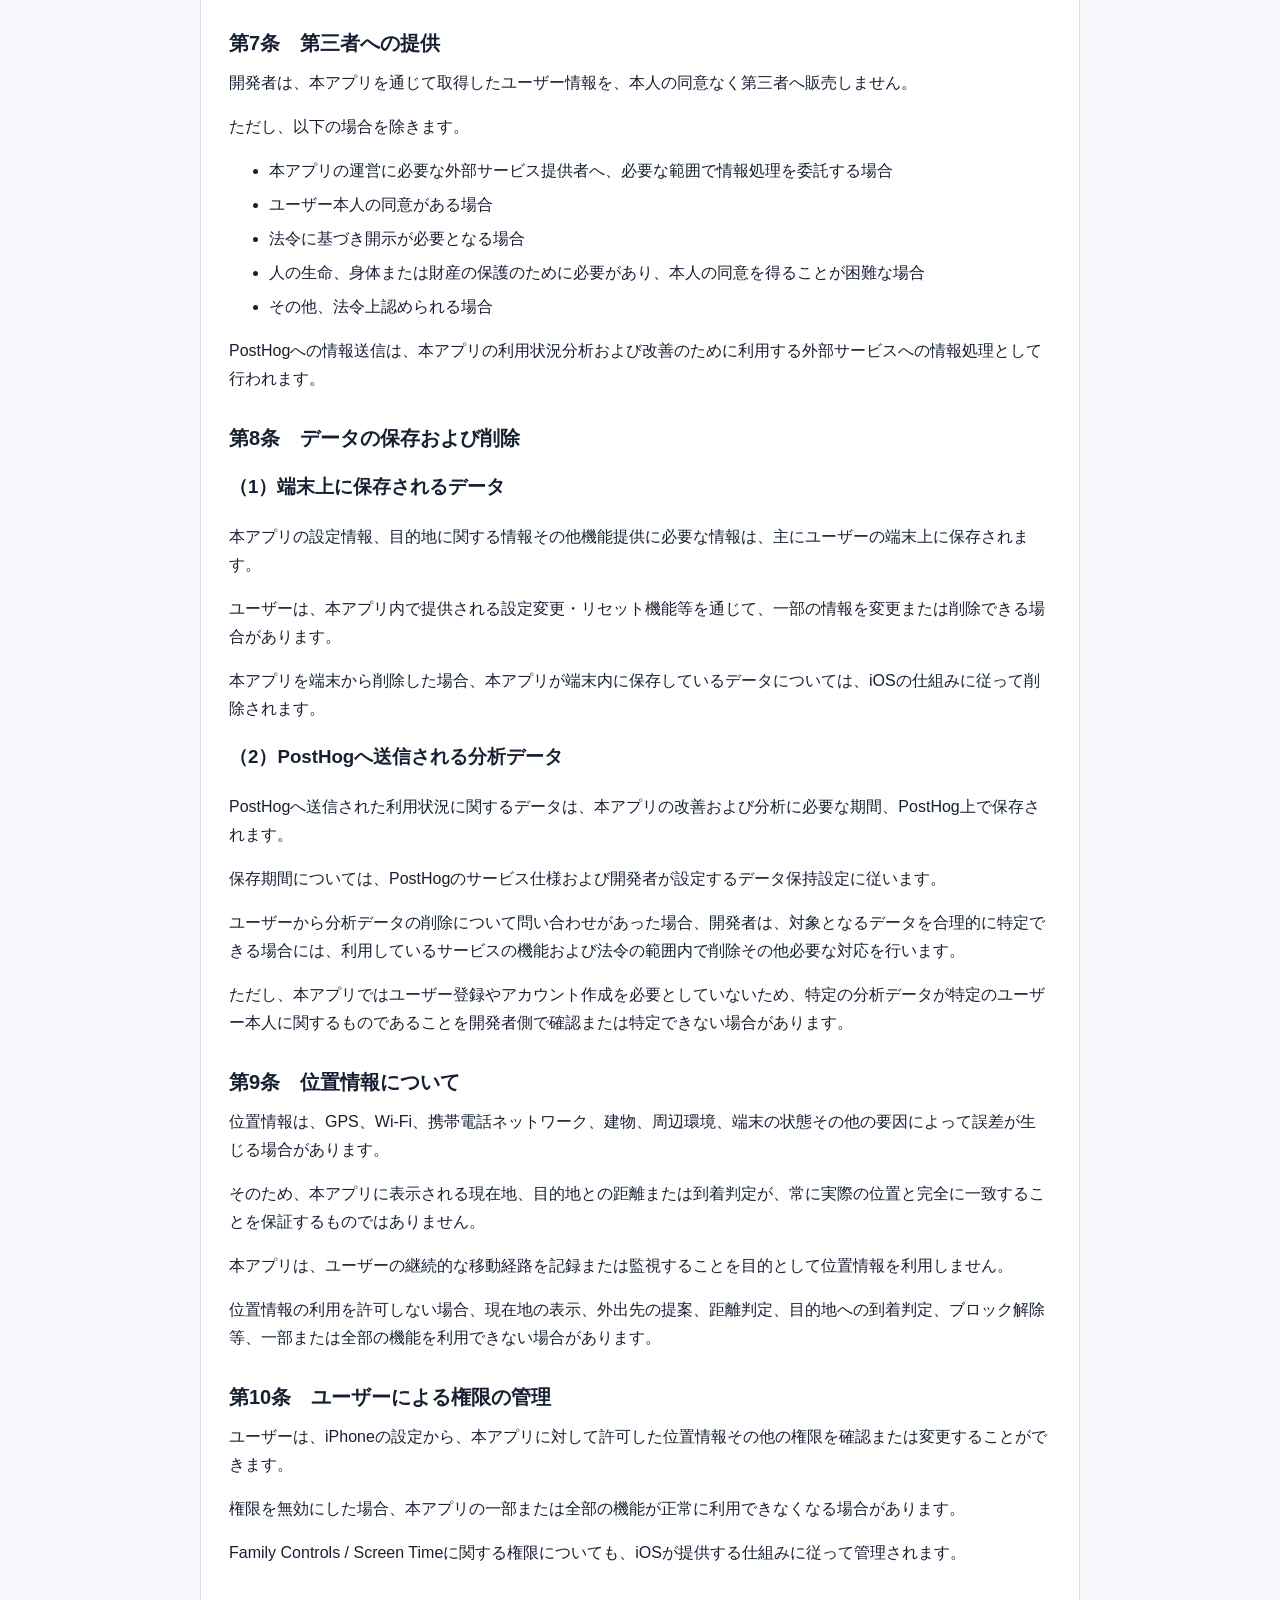
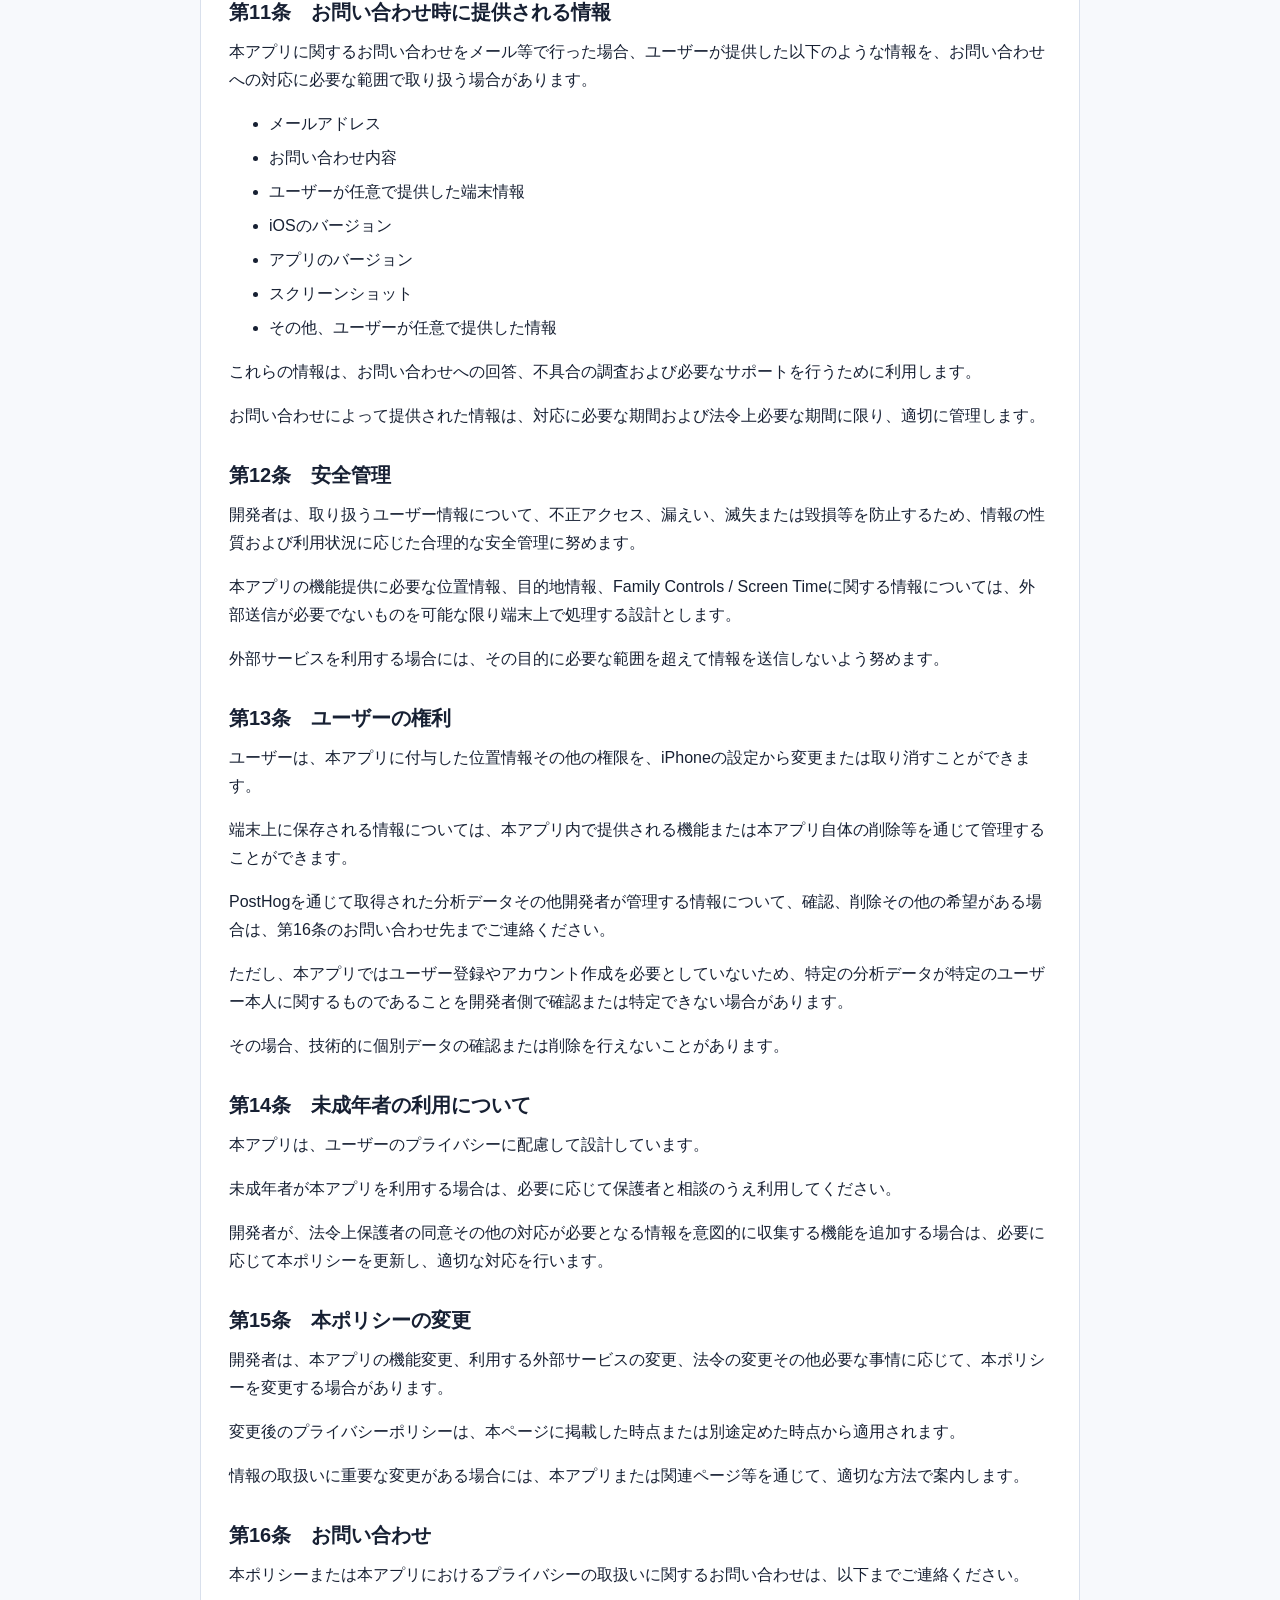
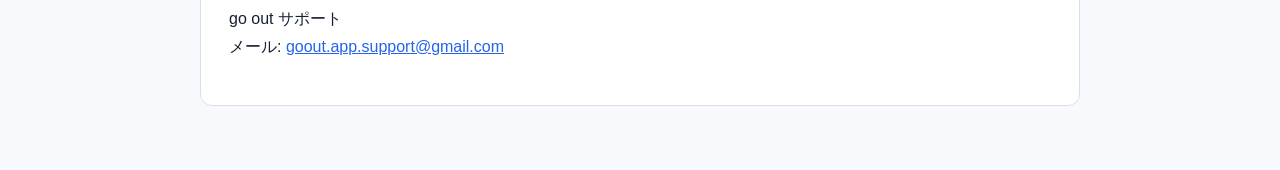
==== commit c72405c1: "Add files via upload" ====
--- a/privacy.html
+++ b/privacy.html
@@ -20,27 +20,43 @@
 
       <main>
         <h1>go out プライバシーポリシー</h1>
-        <p class="updated">最終更新日: 2026年8月17日</p>
-
-        <p>
-          go out（以下「本アプリ」といいます）は、ユーザーが選択したアプリやWebサイトへのアクセスを一定時間制限し、
-          設定した目的地への外出をきっかけとして、スマートフォンの使い方や日々の行動を見直すことを支援するiPhoneアプリです。
-        </p>
-        <p>
-          本アプリの開発者（以下「開発者」といいます）は、本アプリにおけるユーザーの情報およびプライバシーの取扱いについて、
-          以下のとおりプライバシーポリシー（以下「本ポリシー」といいます）を定めます。
+        <p class="updated">最終更新日: 2026年9月9日</p>
+
+        <p>
+          go out（以下「本アプリ」といいます）は、ユーザーが選択したアプリの利用時間を制限し、一定時間利用した後に「外に出る」という行動をきっかけとして再び利用できるようにすることで、スマートフォンとの付き合い方や日々の行動を見直すことを支援するiPhoneアプリです。
+        </p>
+        <p>
+          本アプリの開発者（以下「開発者」といいます）は、本アプリにおけるユーザー情報およびプライバシーの取扱いについて、以下のとおりプライバシーポリシー（以下「本ポリシー」といいます）を定めます。
         </p>
 
         <h2>第1条　基本方針</h2>
         <p>
-          本アプリは、機能の提供に必要な情報を可能な限りユーザーの端末上で処理する方針としています。
-        </p>
-        <p>
-          現在のバージョンでは、本アプリが利用する位置情報、目的地情報、Family Controls / Screen Timeに関する情報を、
-          開発者が運営する外部サーバーへ送信していません。
-        </p>
-        <p>
-          また、現在のバージョンでは、ユーザー登録やアカウント作成を必要とせず、広告配信またはユーザー行動分析を目的とした外部SDKを利用していません。
+          本アプリは、機能の提供に必要な情報のうち、位置情報、目的地情報、Family Controls / Screen Timeに関する情報など、外部送信する必要のない情報については、可能な限りユーザーの端末上で処理する方針としています。
+        </p>
+        <p>
+          本アプリでは、機能改善、不具合の把握、利用状況の分析およびユーザー体験の向上を目的として、第三者の分析サービスであるPostHogを利用しています。
+        </p>
+        <p>
+          そのため、本アプリ内で発生した一部の操作、利用状況および端末・アプリに関する技術的情報がPostHogへ送信される場合があります。
+        </p>
+        <p>
+          開発者は、PostHogを利用した分析にあたり、機能改善および利用状況の把握に必要な範囲で情報を取り扱い、以下のような情報については、分析目的で意図的に送信しない方針としています。
+        </p>
+        <ul>
+          <li>ユーザーの正確な現在位置</li>
+          <li>目的地の正確な位置情報</li>
+          <li>ユーザーの継続的な移動経路</li>
+          <li>ユーザーがブロック対象として選択した具体的なアプリに関する情報</li>
+          <li>SNS、メール、メッセージ等の内部コンテンツ</li>
+          <li>写真や動画の内容</li>
+          <li>連絡先</li>
+          <li>通話内容</li>
+        </ul>
+        <p>
+          なお、PostHog等の外部サービスにおいて自動的に取得または処理される技術的情報については、各サービスの仕様に基づいて取り扱われる場合があります。
+        </p>
+        <p>
+          また、本アプリでは現在、ユーザー登録やアカウント作成を必要としていません。
         </p>
 
         <h2>第2条　端末上で利用・保存する情報</h2>
@@ -50,67 +66,124 @@
 
         <h3>（1）Family Controls / Screen Timeに関する情報</h3>
         <p>
-          本アプリでは、Appleが提供するFamily Controls / Screen Timeの機能を利用し、ユーザー自身がブロック対象として選択したアプリやWebサイトに関する情報を端末上で利用します。
-        </p>
-        <p>
-          これらの情報は、ユーザーが設定した時間帯に、選択したアプリやWebサイトへのアクセスを制限するために使用します。
-        </p>
-        <p>
-          現在のバージョンでは、これらの情報を開発者が運営する外部サーバーへ送信していません。
+          本アプリでは、Appleが提供するFamily Controls / Screen Timeの仕組みを利用し、ユーザー自身がブロック対象として選択したアプリに関する情報を端末上で利用します。
+        </p>
+        <p>これらの情報は、主に以下の目的で使用します。</p>
+        <ul>
+          <li>ユーザーが選択したアプリの利用を制限するため</li>
+          <li>設定された利用可能時間に応じてブロック状態を管理するため</li>
+          <li>外出による解除条件を達成した場合に、対象アプリを再び一定時間利用できる状態にするため</li>
+          <li>ブロック対象となるアプリの設定を表示・変更するため</li>
+          <li>その他、本アプリのスマートフォン利用制限機能を提供するため</li>
+        </ul>
+        <p>
+          本アプリは、ブロック対象として選択されたアプリ内部のコンテンツを取得、閲覧または監視することを目的とするものではありません。
+        </p>
+        <p>
+          また、開発者は、ユーザーがブロック対象として選択した具体的なアプリに関する情報を、ユーザー行動分析を目的としてPostHogへ意図的に送信しない方針としています。
         </p>
 
         <h3>（2）位置情報</h3>
         <p>
-          本アプリでは、端末の位置情報機能を利用して、ユーザーの現在位置を取得する場合があります。
-        </p>
-        <p>
-          位置情報は、以下の目的で利用します。
-        </p>
+          本アプリでは、端末の位置情報機能を利用し、ユーザーの現在位置を取得する場合があります。
+        </p>
+        <p>位置情報は、主に以下の目的で利用します。</p>
         <ul>
           <li>地図上に現在地を表示するため</li>
-          <li>現在地と設定した目的地との距離を確認するため</li>
-          <li>ユーザーが目的地付近に到着しているかを判定するため</li>
-          <li>目的地付近でブロックを解除できるかを判定するため</li>
-        </ul>
-        <p>
-          現在のバージョンでは、ユーザーの継続的な移動経路や正確な移動履歴を作成・保存することを目的として位置情報を利用していません。
-        </p>
-        <p>
-          また、本アプリの開発者が運営する外部サーバーへユーザーの現在位置を送信していません。
-        </p>
-
-        <h3>（3）目的地および設定に関する情報</h3>
-        <p>
-          本アプリでは、ユーザーが作成した目的地やブロック設定を管理するため、以下の情報を端末上に保存する場合があります。
-        </p>
-        <ul>
-          <li>目的地の位置情報</li>
+          <li>現在地周辺から外出先候補を提案するため</li>
+          <li>現在地と選択した目的地との距離を確認するため</li>
+          <li>ユーザーが目的地付近に到着したかを判定するため</li>
+          <li>外出によるブロック解除条件を達成したかを判定するため</li>
+          <li>その他、本アプリの外出機能を提供するため</li>
+        </ul>
+        <p>
+          本アプリは、ユーザーの継続的な移動経路や正確な移動履歴を作成または監視することを目的として位置情報を利用しません。
+        </p>
+        <p>
+          また、開発者は、ユーザーの正確な現在位置、正確な目的地または継続的な移動経路を、ユーザー行動分析を目的としてPostHogへ意図的に送信しない方針としています。
+        </p>
+
+        <h3>（3）目的地およびアプリ設定に関する情報</h3>
+        <p>
+          本アプリでは、外出機能およびスマートフォン利用制限機能を提供するため、以下のような情報を端末上で利用または保存する場合があります。
+        </p>
+        <ul>
+          <li>選択した目的地に関する情報</li>
           <li>目的地に関する表示情報</li>
-          <li>設定した日付</li>
-          <li>ブロックする時間帯</li>
-          <li>ブロック対象に関する設定情報</li>
-          <li>ブロックの状態</li>
-          <li>解除の状態</li>
+          <li>ブロック対象となるアプリに関する設定</li>
+          <li>利用可能時間に関する設定</li>
+          <li>ブロック状態</li>
+          <li>解除状態</li>
+          <li>外出および解除に関する状態</li>
+          <li>オンボーディングの設定状況</li>
           <li>その他、本アプリの機能提供に必要な設定情報</li>
         </ul>
         <p>
-          これらの情報は、本アプリ内で目的地、ブロック状態および利用履歴等を表示・管理するために使用します。
-        </p>
-        <p>
-          現在のバージョンでは、これらの情報を開発者が運営する外部サーバーへ送信していません。
-        </p>
-
-        <h2>第3条　本アプリが取得・閲覧しない情報</h2>
-        <p>
-          本アプリは、Family Controls / Screen Timeを利用してアプリやWebサイトへのアクセスを制限しますが、以下の内容を取得または閲覧するものではありません。
-        </p>
-        <ul>
+          これらの情報は、本アプリの各機能を正常に提供するために利用します。
+        </p>
+
+        <h2>第3条　PostHogによる利用状況の分析</h2>
+        <p>
+          本アプリでは、機能改善、不具合の把握、利用状況の分析およびユーザー体験の向上を目的として、PostHog, Inc.が提供する分析サービス「PostHog」を利用しています。
+        </p>
+        <p>PostHogを通じて、以下のような情報を取得する場合があります。</p>
+        <ul>
+          <li>本アプリを起動したこと</li>
+          <li>特定の画面を表示したこと</li>
+          <li>ボタンや機能を利用したこと</li>
+          <li>オンボーディングを開始または完了したこと</li>
+          <li>外出先の提案機能を利用したこと</li>
+          <li>目的地を選択したこと</li>
+          <li>外出による解除フローを開始または完了したこと</li>
+          <li>ブロックや解除等の機能が正常に実行されたかどうか</li>
+          <li>本アプリの利用回数や利用状況</li>
+          <li>アプリのバージョン</li>
+          <li>端末の種類その他の技術的情報</li>
+          <li>ランダムに生成された識別子等、利用状況を継続的に分析するために必要な情報</li>
+          <li>PostHogその他利用するサービスの仕様により自動的に取得または付与される技術的情報</li>
+          <li>その他、本アプリの機能改善のために開発者が設定した利用イベント</li>
+        </ul>
+        <p>これらの情報は、主に以下の目的で利用します。</p>
+        <ul>
+          <li>どの機能が利用されているかを把握するため</li>
+          <li>ユーザーがどの段階で利用を中断しているかを把握するため</li>
+          <li>オンボーディングや外出体験を改善するため</li>
+          <li>不具合や想定していない挙動を発見するため</li>
+          <li>新機能や既存機能の有効性を検証するため</li>
+          <li>本アプリ全体のユーザー体験を改善するため</li>
+        </ul>
+        <p>
+          PostHogを通じて取得した情報を、第三者広告の配信、広告配信の最適化、データ販売またはユーザーの行動を他社のサービスをまたいで追跡する目的で利用することはありません。
+        </p>
+        <p>
+          また、開発者は、以下のような情報をユーザー行動分析のためにPostHogへ意図的に送信しない方針としています。
+        </p>
+        <ul>
+          <li>正確な現在位置</li>
+          <li>正確な目的地</li>
+          <li>継続的な移動経路</li>
+          <li>ブロック対象として選択した具体的なアプリに関する情報</li>
           <li>SNSへの投稿内容</li>
           <li>DMやチャット等のメッセージ内容</li>
           <li>メールの内容</li>
-          <li>Webサイト上で閲覧したページの内容</li>
-          <li>Webサイトへの入力内容</li>
-          <li>ブラウザで閲覧した具体的なコンテンツ</li>
+          <li>写真や動画の内容</li>
+          <li>連絡先</li>
+          <li>通話内容</li>
+        </ul>
+        <p>
+          本アプリでは、ユーザーの画面操作そのものを記録することを目的としてPostHogを利用するものではありません。
+        </p>
+
+        <h2>第4条　本アプリが取得・閲覧しない情報</h2>
+        <p>
+          本アプリは、Family Controls / Screen Timeを利用してユーザーが選択したアプリへのアクセスを制限しますが、以下のような内容を取得、閲覧または監視することを目的とするものではありません。
+        </p>
+        <ul>
+          <li>SNSへの投稿内容</li>
+          <li>DMやチャット等のメッセージ内容</li>
+          <li>メールの内容</li>
+          <li>アプリ内でユーザーが閲覧している具体的なコンテンツ</li>
+          <li>アプリ内でユーザーが入力した具体的な内容</li>
           <li>写真や動画の内容</li>
           <li>連絡先</li>
           <li>通話内容</li>
@@ -118,89 +191,108 @@
           <li>正確な移動履歴</li>
         </ul>
         <p>
-          本アプリは、ブロック対象としてユーザーが選択したアプリやWebサイトの内部コンテンツを取得または監視するものではありません。
-        </p>
-
-        <h2>第4条　情報の利用目的</h2>
-        <p>
-          本アプリが端末上で利用する情報は、主に以下の目的で利用します。
-        </p>
-        <ul>
-          <li>ユーザーが選択したアプリやWebサイトへのアクセスを制限するため</li>
+          本アプリは、ユーザーがブロック対象として選択したアプリの内部コンテンツを取得、閲覧または監視することを目的とするものではありません。
+        </p>
+
+        <h2>第5条　情報の利用目的</h2>
+        <p>本アプリが取り扱う情報は、主に以下の目的で利用します。</p>
+        <ul>
+          <li>ユーザーが選択したアプリへのアクセスを制限するため</li>
+          <li>利用可能時間およびブロック状態を管理するため</li>
+          <li>現在地周辺から外出先候補を提案するため</li>
           <li>地図上に現在地および目的地を表示するため</li>
           <li>現在地と目的地との距離を判定するため</li>
-          <li>目的地付近でブロックを解除できるかを判定するため</li>
-          <li>ユーザーが設定した目的地、日時、ブロック状態等を本アプリ内で管理・表示するため</li>
-          <li>本アプリの機能を提供するため</li>
-        </ul>
-        <p>
-          これらの情報を、広告配信、ユーザーの追跡またはデータ販売を目的として利用することはありません。
-        </p>
-
-        <h2>第5条　外部への情報送信</h2>
-        <p>
-          現在のバージョンでは、以下の情報を開発者が運営する外部サーバーへ送信していません。
-        </p>
-        <ul>
-          <li>ユーザーの現在位置</li>
-          <li>継続的な移動履歴</li>
-          <li>作成した目的地</li>
-          <li>Family Controls / Screen Timeを利用して選択したアプリやWebサイトに関する情報</li>
-          <li>ブロックおよび解除に関する設定情報</li>
-        </ul>
-        <p>
-          これらの機能に必要な処理は、原則としてユーザーの端末上で行われます。
-        </p>
-        <p>
-          また、現在のバージョンでは、広告配信、アクセス解析またはクラッシュ解析等を目的としてユーザーデータを収集する外部SDKを導入していません。
-        </p>
-        <p>
-          ただし、本アプリが利用するiOS、App Store、地図機能その他Appleが提供するサービスについては、Appleのサービスを提供するために必要な情報がAppleによって処理される場合があります。
+          <li>目的地付近への到着を判定するため</li>
+          <li>外出によるブロック解除機能を提供するため</li>
+          <li>本アプリの利用状況を分析するため</li>
+          <li>ユーザーが利用しづらい箇所や離脱しやすい箇所を把握するため</li>
+          <li>機能改善、新機能の検討およびユーザー体験の向上のため</li>
+          <li>不具合の調査およびサービス品質向上のため</li>
+          <li>お問い合わせへの対応のため</li>
+          <li>その他、本アプリの提供および運営に必要な目的のため</li>
+        </ul>
+        <p>
+          開発者は、本アプリを通じて取得した情報を、第三者広告の配信、広告配信の最適化、データ販売またはユーザーの行動を他社のサービスをまたいで追跡する目的で利用しません。
+        </p>
+
+        <h2>第6条　外部サービスへの情報送信</h2>
+        <p>
+          本アプリでは、機能改善、不具合の把握、利用状況の分析およびユーザー体験の向上を目的としてPostHogを利用しています。
+        </p>
+        <p>
+          そのため、第3条に記載した利用イベント、端末・アプリに関する技術的情報その他PostHogのサービス提供に伴って処理される情報が、PostHogが管理するサーバーへ送信または処理される場合があります。
+        </p>
+        <p>
+          PostHogへ送信またはPostHogによって処理される情報は、PostHogが定めるプライバシーポリシー、データ処理に関する条件およびセキュリティ方針等に基づいて取り扱われます。
+        </p>
+        <p>
+          開発者は、ユーザー行動分析を目的として、以下の情報をPostHogへ意図的に送信しない方針としています。
+        </p>
+        <ul>
+          <li>正確な現在位置</li>
+          <li>正確な目的地</li>
+          <li>継続的な移動経路</li>
+          <li>ユーザーがブロック対象として選択した具体的なアプリに関する情報</li>
+          <li>SNSへの投稿内容</li>
+          <li>DMやチャット等のメッセージ内容</li>
+          <li>メールの内容</li>
+          <li>写真または動画の内容</li>
+          <li>連絡先</li>
+          <li>通話内容</li>
+        </ul>
+        <p>
+          ただし、PostHogその他の外部サービスがそのサービス提供またはセキュリティ上の目的等により自動的に取得または処理する技術的情報については、各サービスの仕様およびプライバシーポリシー等に従って取り扱われる場合があります。
+        </p>
+        <p>
+          また、本アプリが利用するiOS、App Store、MapKit、Family Controlsその他Appleが提供するサービスについては、それぞれのサービス提供に必要な情報がAppleによって処理される場合があります。
+        </p>
+        <p>
           これらの情報の取扱いについては、Appleが定めるプライバシーポリシーその他の条件が適用されます。
         </p>
 
-        <h2>第6条　第三者への提供</h2>
-        <p>
-          開発者は、本アプリを通じて開発者が取得したユーザーの個人情報を、本人の同意なく第三者に販売または提供しません。
-        </p>
-        <p>
-          ただし、以下の場合を除きます。
-        </p>
-        <ul>
+        <h2>第7条　第三者への提供</h2>
+        <p>
+          開発者は、本アプリを通じて取得したユーザー情報を、本人の同意なく第三者へ販売しません。
+        </p>
+        <p>ただし、以下の場合を除きます。</p>
+        <ul>
+          <li>本アプリの運営に必要な外部サービス提供者へ、必要な範囲で情報処理を委託する場合</li>
           <li>ユーザー本人の同意がある場合</li>
           <li>法令に基づき開示が必要となる場合</li>
           <li>人の生命、身体または財産の保護のために必要があり、本人の同意を得ることが困難な場合</li>
           <li>その他、法令上認められる場合</li>
         </ul>
         <p>
-          なお、現在のバージョンでは、本アプリが端末上で利用する位置情報、目的地情報、Family Controls / Screen Timeに関する情報を、
-          開発者が運営する外部サーバーに収集していません。
-        </p>
-
-        <h2>第7条　端末上のデータの保存および削除</h2>
-        <p>
-          本アプリで作成した目的地や各種設定情報は、主にユーザーの端末上に保存されます。
-        </p>
-        <p>
-          本アプリ内では、機能の性質上、すべての目的地情報をいつでも削除できるわけではありません。
-        </p>
-        <p>
-          現在の仕様では、以下のように取り扱います。
-        </p>
-        <ul>
-          <li>作成途中のピンは削除できます</li>
-          <li>未来の日付に作成した予約ピンは削除できます</li>
-          <li>当日のブロックに使用しているピンは、ブロックを回避する手段として削除機能が利用されないよう、削除できません</li>
-          <li>過去の日付のピンは利用履歴として扱うため、現在のバージョンでは削除できません</li>
-        </ul>
-        <p>
-          これらの仕様は、本アプリのアップデート等により変更される場合があります。
+          PostHogへの情報送信は、本アプリの利用状況分析および改善のために利用する外部サービスへの情報処理として行われます。
+        </p>
+
+        <h2>第8条　データの保存および削除</h2>
+        <h3>（1）端末上に保存されるデータ</h3>
+        <p>
+          本アプリの設定情報、目的地に関する情報その他機能提供に必要な情報は、主にユーザーの端末上に保存されます。
+        </p>
+        <p>
+          ユーザーは、本アプリ内で提供される設定変更・リセット機能等を通じて、一部の情報を変更または削除できる場合があります。
         </p>
         <p>
           本アプリを端末から削除した場合、本アプリが端末内に保存しているデータについては、iOSの仕組みに従って削除されます。
         </p>
 
-        <h2>第8条　位置情報について</h2>
+        <h3>（2）PostHogへ送信される分析データ</h3>
+        <p>
+          PostHogへ送信された利用状況に関するデータは、本アプリの改善および分析に必要な期間、PostHog上で保存されます。
+        </p>
+        <p>
+          保存期間については、PostHogのサービス仕様および開発者が設定するデータ保持設定に従います。
+        </p>
+        <p>
+          ユーザーから分析データの削除について問い合わせがあった場合、開発者は、対象となるデータを合理的に特定できる場合には、利用しているサービスの機能および法令の範囲内で削除その他必要な対応を行います。
+        </p>
+        <p>
+          ただし、本アプリではユーザー登録やアカウント作成を必要としていないため、特定の分析データが特定のユーザー本人に関するものであることを開発者側で確認または特定できない場合があります。
+        </p>
+
+        <h2>第9条　位置情報について</h2>
         <p>
           位置情報は、GPS、Wi-Fi、携帯電話ネットワーク、建物、周辺環境、端末の状態その他の要因によって誤差が生じる場合があります。
         </p>
@@ -208,13 +300,13 @@
           そのため、本アプリに表示される現在地、目的地との距離または到着判定が、常に実際の位置と完全に一致することを保証するものではありません。
         </p>
         <p>
-          本アプリは、目的地への継続的な移動経路を記録することを目的として位置情報を利用するものではありません。
-        </p>
-        <p>
-          位置情報の利用を許可しない場合、本アプリの地図表示、距離判定、目的地付近での解除等、一部または全部の機能を利用できない場合があります。
-        </p>
-
-        <h2>第9条　ユーザーによる権限の管理</h2>
+          本アプリは、ユーザーの継続的な移動経路を記録または監視することを目的として位置情報を利用しません。
+        </p>
+        <p>
+          位置情報の利用を許可しない場合、現在地の表示、外出先の提案、距離判定、目的地への到着判定、ブロック解除等、一部または全部の機能を利用できない場合があります。
+        </p>
+
+        <h2>第10条　ユーザーによる権限の管理</h2>
         <p>
           ユーザーは、iPhoneの設定から、本アプリに対して許可した位置情報その他の権限を確認または変更することができます。
         </p>
@@ -225,66 +317,77 @@
           Family Controls / Screen Timeに関する権限についても、iOSが提供する仕組みに従って管理されます。
         </p>
 
-        <h2>第10条　お問い合わせ時に提供される情報</h2>
-        <p>
-          本アプリに関するお問い合わせをメールで行った場合、ユーザーがメール内で提供した以下のような情報を、問い合わせへの対応に必要な範囲で取り扱う場合があります。
+        <h2>第11条　お問い合わせ時に提供される情報</h2>
+        <p>
+          本アプリに関するお問い合わせをメール等で行った場合、ユーザーが提供した以下のような情報を、お問い合わせへの対応に必要な範囲で取り扱う場合があります。
         </p>
         <ul>
           <li>メールアドレス</li>
           <li>お問い合わせ内容</li>
-          <li>ユーザーが任意で提供した端末情報、iOSバージョン、スクリーンショットその他の情報</li>
-        </ul>
-        <p>
-          これらの情報は、問い合わせへの回答、不具合の確認および必要なサポートを行うために利用します。
-        </p>
-        <p>
-          お問い合わせによって提供された情報は、対応に必要な期間および法令上必要な期間に限り適切に管理します。
-        </p>
-
-        <h2>第11条　安全管理</h2>
-        <p>
-          開発者は、開発者が取り扱うユーザーの情報について、不正アクセス、漏えい、滅失または毀損等を防止するため、利用状況および情報の性質に応じた合理的な安全管理に努めます。
-        </p>
-        <p>
-          本アプリの主要な設定情報については、現在のバージョンでは原則として端末上で処理・保存し、不要な外部送信を行わない設計としています。
-        </p>
-
-        <h2>第12条　ユーザーの権利</h2>
-        <p>
-          現在のバージョンでは、本アプリの主要な利用データはユーザーの端末上に保存されており、開発者のサーバーには保存されていません。
-          そのため、開発者はこれらのデータを確認、変更または削除することができません。
-        </p>
-        <p>
-          端末上のデータについては、本アプリ内で提供される削除機能または本アプリの削除等により、ユーザー自身で管理することができます。
-          ただし、本アプリの機能上、一部のピンは削除できない場合があります。
-        </p>
-        <p>
-          なお、お問い合わせメールを通じてユーザーから提供されたメールアドレスやお問い合わせ内容については、サポート対応に必要な範囲で取り扱います。
-        </p>
-
-        <h2>第13条　外部サービスおよび将来の機能変更</h2>
-        <p>
-          今後、本アプリにアカウント機能、クラウド同期、アクセス解析、クラッシュ解析、通知、有料機能その他現在のバージョンに含まれていない機能を追加する場合があります。
-        </p>
-        <p>
-          これらの機能追加により情報の取扱いが変更される場合は、必要に応じて本ポリシーおよびApp Store上のプライバシー情報を更新します。
-        </p>
-        <p>
-          重要な変更がある場合には、本アプリまたは関連ページ等を通じて適切な方法で案内します。
-        </p>
-
-        <h2>第14条　本ポリシーの変更</h2>
-        <p>
-          開発者は、本アプリの機能変更、サービス内容の変更、法令の変更その他必要な事情に応じて、本ポリシーを変更する場合があります。
+          <li>ユーザーが任意で提供した端末情報</li>
+          <li>iOSのバージョン</li>
+          <li>アプリのバージョン</li>
+          <li>スクリーンショット</li>
+          <li>その他、ユーザーが任意で提供した情報</li>
+        </ul>
+        <p>
+          これらの情報は、お問い合わせへの回答、不具合の調査および必要なサポートを行うために利用します。
+        </p>
+        <p>
+          お問い合わせによって提供された情報は、対応に必要な期間および法令上必要な期間に限り、適切に管理します。
+        </p>
+
+        <h2>第12条　安全管理</h2>
+        <p>
+          開発者は、取り扱うユーザー情報について、不正アクセス、漏えい、滅失または毀損等を防止するため、情報の性質および利用状況に応じた合理的な安全管理に努めます。
+        </p>
+        <p>
+          本アプリの機能提供に必要な位置情報、目的地情報、Family Controls / Screen Timeに関する情報については、外部送信が必要でないものを可能な限り端末上で処理する設計とします。
+        </p>
+        <p>
+          外部サービスを利用する場合には、その目的に必要な範囲を超えて情報を送信しないよう努めます。
+        </p>
+
+        <h2>第13条　ユーザーの権利</h2>
+        <p>
+          ユーザーは、本アプリに付与した位置情報その他の権限を、iPhoneの設定から変更または取り消すことができます。
+        </p>
+        <p>
+          端末上に保存される情報については、本アプリ内で提供される機能または本アプリ自体の削除等を通じて管理することができます。
+        </p>
+        <p>
+          PostHogを通じて取得された分析データその他開発者が管理する情報について、確認、削除その他の希望がある場合は、第16条のお問い合わせ先までご連絡ください。
+        </p>
+        <p>
+          ただし、本アプリではユーザー登録やアカウント作成を必要としていないため、特定の分析データが特定のユーザー本人に関するものであることを開発者側で確認または特定できない場合があります。
+        </p>
+        <p>
+          その場合、技術的に個別データの確認または削除を行えないことがあります。
+        </p>
+
+        <h2>第14条　未成年者の利用について</h2>
+        <p>
+          本アプリは、ユーザーのプライバシーに配慮して設計しています。
+        </p>
+        <p>
+          未成年者が本アプリを利用する場合は、必要に応じて保護者と相談のうえ利用してください。
+        </p>
+        <p>
+          開発者が、法令上保護者の同意その他の対応が必要となる情報を意図的に収集する機能を追加する場合は、必要に応じて本ポリシーを更新し、適切な対応を行います。
+        </p>
+
+        <h2>第15条　本ポリシーの変更</h2>
+        <p>
+          開発者は、本アプリの機能変更、利用する外部サービスの変更、法令の変更その他必要な事情に応じて、本ポリシーを変更する場合があります。
         </p>
         <p>
           変更後のプライバシーポリシーは、本ページに掲載した時点または別途定めた時点から適用されます。
         </p>
         <p>
-          重要な変更がある場合には、本アプリまたは関連ページ等を通じて適切な方法で案内します。
-        </p>
-
-        <h2>第15条　お問い合わせ</h2>
+          情報の取扱いに重要な変更がある場合には、本アプリまたは関連ページ等を通じて、適切な方法で案内します。
+        </p>
+
+        <h2>第16条　お問い合わせ</h2>
         <p>
           本ポリシーまたは本アプリにおけるプライバシーの取扱いに関するお問い合わせは、以下までご連絡ください。
         </p>
